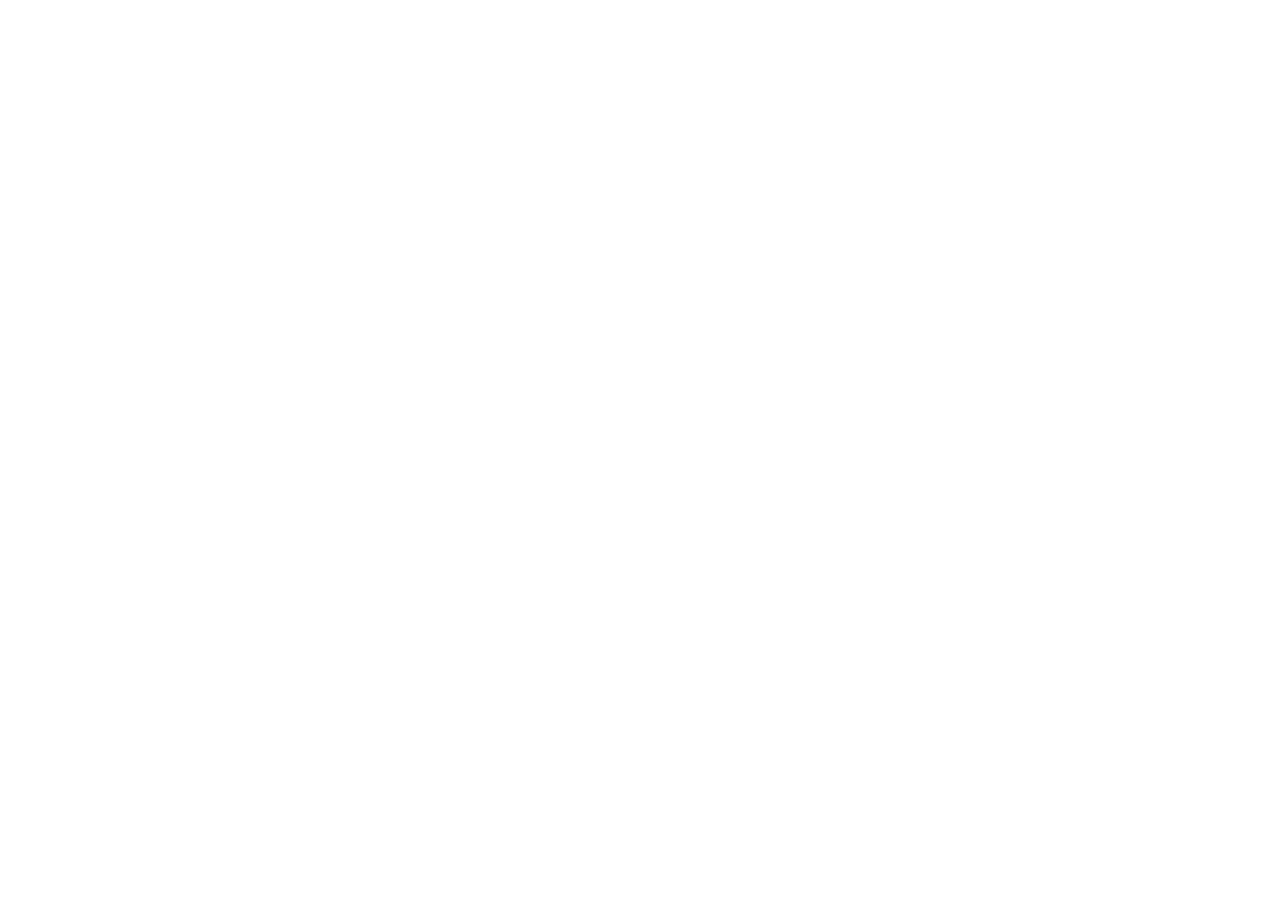
==== index.html @ bca2f0e6 "init project" ====
<!DOCTYPE html>
<html lang="en">
<head>
    <meta charset="UTF-8">
    <meta http-equiv="X-UA-Compatible" content="IE=edge">
    <meta name="viewport" content="width=device-width, initial-scale=1.0">
    <title>Document</title>
</head>
<body>
    
</body>
</html>
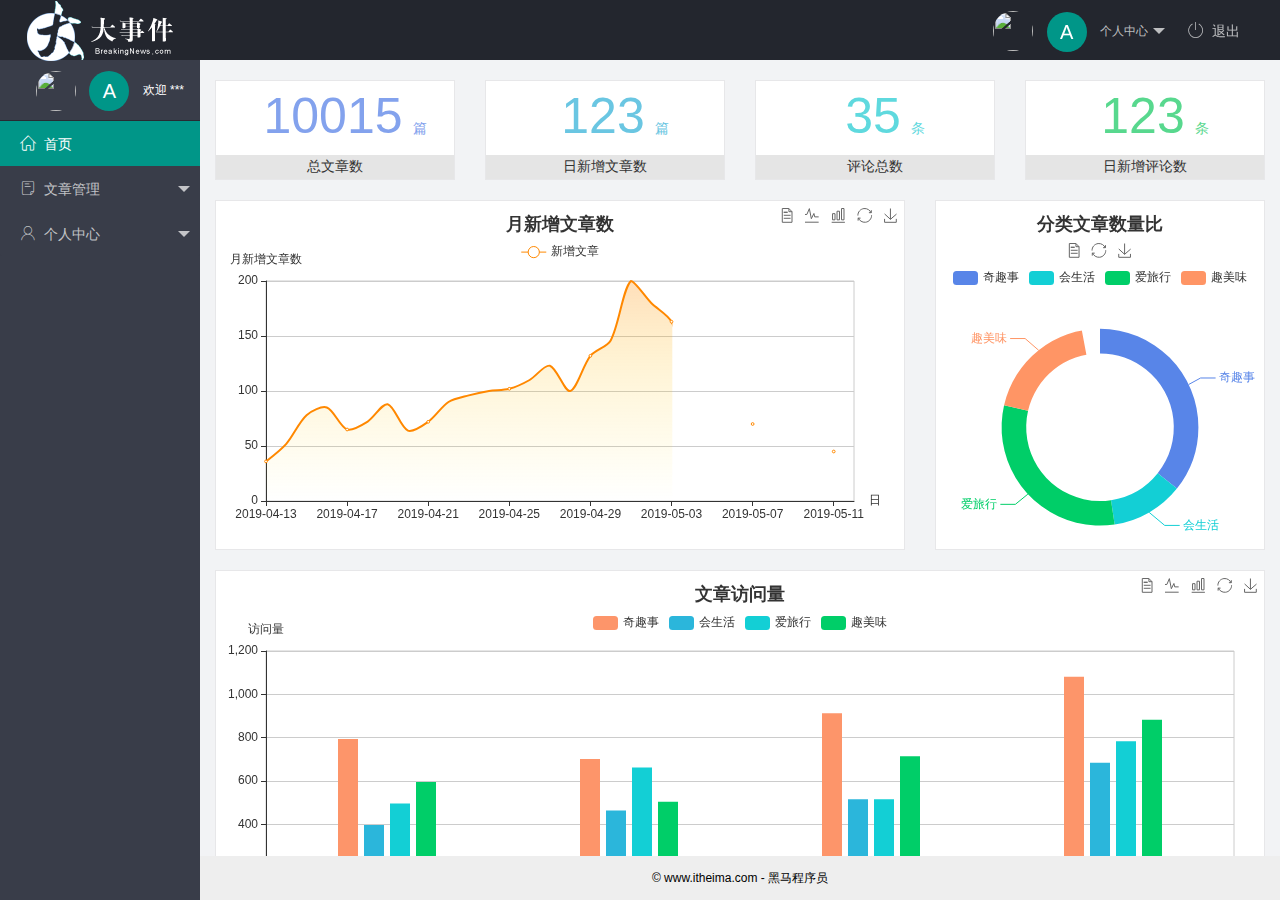
==== commit 43d7a6fe: "完成了主页功能的开发" ====
--- a/index.html
+++ b/index.html
@@ -1,12 +1,102 @@
 <!DOCTYPE html>
 <html lang="en">
+
 <head>
     <meta charset="UTF-8">
     <meta http-equiv="X-UA-Compatible" content="IE=edge">
     <meta name="viewport" content="width=device-width, initial-scale=1.0">
-    <title>Document</title>
+    <title>后台主页</title>
+    <!-- 导入 layui 的样式表 -->
+    <link rel="stylesheet" href="/assets/lib/layui/css/layui.css" />
+    <!-- 导入第三方图标库 -->
+    <link rel="stylesheet" href="/assets/fonts/iconfont.css" />
+    <!-- 导入自己的样式表 -->
+    <link rel="stylesheet" href="/assets/css/index.css" />
 </head>
+
 <body>
-    
+    <div class="layui-layout layui-layout-admin">
+        <div class="layui-header">
+            <div class="layui-logo layui-hide-xs">
+                <img src="/assets/images/logo.png" alt="">
+            </div>
+            <!-- 头部区域（可配合layui 已有的水平导航） -->
+            <ul class="layui-nav layui-layout-left">
+                <!-- 移动端显示 -->
+                <li class="layui-nav-item layui-show-xs-inline-block layui-hide-sm" lay-header-event="menuLeft">
+                    <i class="layui-icon layui-icon-spread-left"></i>
+                </li>
+
+            </ul>
+            <ul class="layui-nav layui-layout-right">
+                <li class="layui-nav-item layui-hide layui-show-md-inline-block">
+                    <a href="javascript:;" class="userinfo">
+                        <img src="https://cdn.ilayuis.com/crop.0.0.118.118.180/5db11ff4gw1e77d3nqrv8j203b03cweg.jpg"
+                            class="layui-nav-img" />
+                        <span class="text-avatar">A</span>
+                        个人中心
+                    </a>
+                    <dl class="layui-nav-child">
+                        <dd><a href="">基本资料</a></dd>
+                        <dd><a href="">更换头像</a></dd>
+                        <dd><a href="">重置密码</a></dd>
+                    </dl>
+                </li>
+                <li class="layui-nav-item" lay-header-event="menuRight"><a href="javascript:;" id="btnLogout"><span
+                            class="iconfont icon-tuichu"></span>退出</a></li>
+            </ul>
+        </div>
+
+        <div class="layui-side layui-bg-black">
+            <div class="layui-side-scroll">
+                <div class="userinfo">
+                    <img src="https://cdn.ilayuis.com/crop.0.0.118.118.180/5db11ff4gw1e77d3nqrv8j203b03cweg.jpg"
+                        class="layui-nav-img">
+                    <span class="text-avatar">A</span>
+                    <span id="welcome">欢迎 ***</span>
+                </div>
+                <!-- 左侧导航区域（可配合layui已有的垂直导航） -->
+                <ul class="layui-nav layui-nav-tree" lay-shrink="all">
+                    <li class="layui-nav-item layui-this"><a href="/home/dashboard.html" target="fm"><span
+                                class="iconfont icon-home"></span>首页</a></li>
+                    <li class="layui-nav-item">
+                        <a class="" href="javascript:;"><span class="iconfont icon-16"></span>文章管理</a>
+                        <dl class="layui-nav-child">
+                            <dd><a href="javascript:;"><i class="layui-icon layui-icon-app"></i>文章类别</a></dd>
+                            <dd><a href="javascript:;"><i class="layui-icon layui-icon-app"></i>文章列表</a></dd>
+                            <dd><a href="javascript:;"><i class="layui-icon layui-icon-app"></i>发布文章</a></dd>
+                        </dl>
+                    </li>
+                    <li class="layui-nav-item">
+                        <a href="javascript:;"><span class="iconfont icon-user"></span>个人中心</a>
+                        <dl class="layui-nav-child">
+                            <dd><a href="javascript:;"><i class="layui-icon layui-icon-app"></i>基本资料</a></dd>
+                            <dd><a href="javascript:;"><i class="layui-icon layui-icon-app"></i>更换头像</a></dd>
+                            <dd><a href="javascript:;"><i class="layui-icon layui-icon-app"></i>重置密码</a></dd>
+                        </dl>
+                    </li>
+                </ul>
+            </div>
+        </div>
+
+        <div class="layui-body">
+            <!-- 内容主体区域 -->
+            <iframe name="fm" src="/home/dashboard.html" frameborder="0"></iframe>
+        </div>
+
+        <div class="layui-footer">
+            <!-- 底部固定区域 -->
+            © www.itheima.com - 黑马程序员
+        </div>
+    </div>
+    <!-- 导入 layui 的JS文件 -->
+    <script src="/assets/lib/layui/layui.all.js"></script>
+    <!-- 导入 jQuery -->
+    <script src="/assets/lib/jquery.js"></script>
+    <!-- 导入自己封装的baseAPI -->
+    <script src="./assets/js/baseAPI.js"></script>
+    <!-- 导入自己的 js 文件 -->
+    <script src="/assets/js/index.js"></script>
 </body>
+
 </html>--- a/assets/lib/layui/css/layui.css
+++ b/assets/lib/layui/css/layui.css
@@ -0,0 +1,2 @@
+/** layui-v2.5.5 MIT License By https://www.layui.com */
+ .layui-inline,img{display:inline-block;vertical-align:middle}h1,h2,h3,h4,h5,h6{font-weight:400}.layui-edge,.layui-header,.layui-inline,.layui-main{position:relative}.layui-body,.layui-edge,.layui-elip{overflow:hidden}.layui-btn,.layui-edge,.layui-inline,img{vertical-align:middle}.layui-btn,.layui-disabled,.layui-icon,.layui-unselect{-moz-user-select:none;-webkit-user-select:none;-ms-user-select:none}.layui-elip,.layui-form-checkbox span,.layui-form-pane .layui-form-label{text-overflow:ellipsis;white-space:nowrap}.layui-breadcrumb,.layui-tree-btnGroup{visibility:hidden}blockquote,body,button,dd,div,dl,dt,form,h1,h2,h3,h4,h5,h6,input,li,ol,p,pre,td,textarea,th,ul{margin:0;padding:0;-webkit-tap-highlight-color:rgba(0,0,0,0)}a:active,a:hover{outline:0}img{border:none}li{list-style:none}table{border-collapse:collapse;border-spacing:0}h4,h5,h6{font-size:100%}button,input,optgroup,option,select,textarea{font-family:inherit;font-size:inherit;font-style:inherit;font-weight:inherit;outline:0}pre{white-space:pre-wrap;white-space:-moz-pre-wrap;white-space:-pre-wrap;white-space:-o-pre-wrap;word-wrap:break-word}body{line-height:24px;font:14px Helvetica Neue,Helvetica,PingFang SC,Tahoma,Arial,sans-serif}hr{height:1px;margin:10px 0;border:0;clear:both}a{color:#333;text-decoration:none}a:hover{color:#777}a cite{font-style:normal;*cursor:pointer}.layui-border-box,.layui-border-box *{box-sizing:border-box}.layui-box,.layui-box *{box-sizing:content-box}.layui-clear{clear:both;*zoom:1}.layui-clear:after{content:'\20';clear:both;*zoom:1;display:block;height:0}.layui-inline{*display:inline;*zoom:1}.layui-edge{display:inline-block;width:0;height:0;border-width:6px;border-style:dashed;border-color:transparent}.layui-edge-top{top:-4px;border-bottom-color:#999;border-bottom-style:solid}.layui-edge-right{border-left-color:#999;border-left-style:solid}.layui-edge-bottom{top:2px;border-top-color:#999;border-top-style:solid}.layui-edge-left{border-right-color:#999;border-right-style:solid}.layui-disabled,.layui-disabled:hover{color:#d2d2d2!important;cursor:not-allowed!important}.layui-circle{border-radius:100%}.layui-show{display:block!important}.layui-hide{display:none!important}@font-face{font-family:layui-icon;src:url(../font/iconfont.eot?v=250);src:url(../font/iconfont.eot?v=250#iefix) format('embedded-opentype'),url(../font/iconfont.woff2?v=250) format('woff2'),url(../font/iconfont.woff?v=250) format('woff'),url(../font/iconfont.ttf?v=250) format('truetype'),url(../font/iconfont.svg?v=250#layui-icon) format('svg')}.layui-icon{font-family:layui-icon!important;font-size:16px;font-style:normal;-webkit-font-smoothing:antialiased;-moz-osx-font-smoothing:grayscale}.layui-icon-reply-fill:before{content:"\e611"}.layui-icon-set-fill:before{content:"\e614"}.layui-icon-menu-fill:before{content:"\e60f"}.layui-icon-search:before{content:"\e615"}.layui-icon-share:before{content:"\e641"}.layui-icon-set-sm:before{content:"\e620"}.layui-icon-engine:before{content:"\e628"}.layui-icon-close:before{content:"\1006"}.layui-icon-close-fill:before{content:"\1007"}.layui-icon-chart-screen:before{content:"\e629"}.layui-icon-star:before{content:"\e600"}.layui-icon-circle-dot:before{content:"\e617"}.layui-icon-chat:before{content:"\e606"}.layui-icon-release:before{content:"\e609"}.layui-icon-list:before{content:"\e60a"}.layui-icon-chart:before{content:"\e62c"}.layui-icon-ok-circle:before{content:"\1005"}.layui-icon-layim-theme:before{content:"\e61b"}.layui-icon-table:before{content:"\e62d"}.layui-icon-right:before{content:"\e602"}.layui-icon-left:before{content:"\e603"}.layui-icon-cart-simple:before{content:"\e698"}.layui-icon-face-cry:before{content:"\e69c"}.layui-icon-face-smile:before{content:"\e6af"}.layui-icon-survey:before{content:"\e6b2"}.layui-icon-tree:before{content:"\e62e"}.layui-icon-upload-circle:before{content:"\e62f"}.layui-icon-add-circle:before{content:"\e61f"}.layui-icon-download-circle:before{content:"\e601"}.layui-icon-templeate-1:before{content:"\e630"}.layui-icon-util:before{content:"\e631"}.layui-icon-face-surprised:before{content:"\e664"}.layui-icon-edit:before{content:"\e642"}.layui-icon-speaker:before{content:"\e645"}.layui-icon-down:before{content:"\e61a"}.layui-icon-file:before{content:"\e621"}.layui-icon-layouts:before{content:"\e632"}.layui-icon-rate-half:before{content:"\e6c9"}.layui-icon-add-circle-fine:before{content:"\e608"}.layui-icon-prev-circle:before{content:"\e633"}.layui-icon-read:before{content:"\e705"}.layui-icon-404:before{content:"\e61c"}.layui-icon-carousel:before{content:"\e634"}.layui-icon-help:before{content:"\e607"}.layui-icon-code-circle:before{content:"\e635"}.layui-icon-water:before{content:"\e636"}.layui-icon-username:before{content:"\e66f"}.layui-icon-find-fill:before{content:"\e670"}.layui-icon-about:before{content:"\e60b"}.layui-icon-location:before{content:"\e715"}.layui-icon-up:before{content:"\e619"}.layui-icon-pause:before{content:"\e651"}.layui-icon-date:before{content:"\e637"}.layui-icon-layim-uploadfile:before{content:"\e61d"}.layui-icon-delete:before{content:"\e640"}.layui-icon-play:before{content:"\e652"}.layui-icon-top:before{content:"\e604"}.layui-icon-friends:before{content:"\e612"}.layui-icon-refresh-3:before{content:"\e9aa"}.layui-icon-ok:before{content:"\e605"}.layui-icon-layer:before{content:"\e638"}.layui-icon-face-smile-fine:before{content:"\e60c"}.layui-icon-dollar:before{content:"\e659"}.layui-icon-group:before{content:"\e613"}.layui-icon-layim-download:before{content:"\e61e"}.layui-icon-picture-fine:before{content:"\e60d"}.layui-icon-link:before{content:"\e64c"}.layui-icon-diamond:before{content:"\e735"}.layui-icon-log:before{content:"\e60e"}.layui-icon-rate-solid:before{content:"\e67a"}.layui-icon-fonts-del:before{content:"\e64f"}.layui-icon-unlink:before{content:"\e64d"}.layui-icon-fonts-clear:before{content:"\e639"}.layui-icon-triangle-r:before{content:"\e623"}.layui-icon-circle:before{content:"\e63f"}.layui-icon-radio:before{content:"\e643"}.layui-icon-align-center:before{content:"\e647"}.layui-icon-align-right:before{content:"\e648"}.layui-icon-align-left:before{content:"\e649"}.layui-icon-loading-1:before{content:"\e63e"}.layui-icon-return:before{content:"\e65c"}.layui-icon-fonts-strong:before{content:"\e62b"}.layui-icon-upload:before{content:"\e67c"}.layui-icon-dialogue:before{content:"\e63a"}.layui-icon-video:before{content:"\e6ed"}.layui-icon-headset:before{content:"\e6fc"}.layui-icon-cellphone-fine:before{content:"\e63b"}.layui-icon-add-1:before{content:"\e654"}.layui-icon-face-smile-b:before{content:"\e650"}.layui-icon-fonts-html:before{content:"\e64b"}.layui-icon-form:before{content:"\e63c"}.layui-icon-cart:before{content:"\e657"}.layui-icon-camera-fill:before{content:"\e65d"}.layui-icon-tabs:before{content:"\e62a"}.layui-icon-fonts-code:before{content:"\e64e"}.layui-icon-fire:before{content:"\e756"}.layui-icon-set:before{content:"\e716"}.layui-icon-fonts-u:before{content:"\e646"}.layui-icon-triangle-d:before{content:"\e625"}.layui-icon-tips:before{content:"\e702"}.layui-icon-picture:before{content:"\e64a"}.layui-icon-more-vertical:before{content:"\e671"}.layui-icon-flag:before{content:"\e66c"}.layui-icon-loading:before{content:"\e63d"}.layui-icon-fonts-i:before{content:"\e644"}.layui-icon-refresh-1:before{content:"\e666"}.layui-icon-rmb:before{content:"\e65e"}.layui-icon-home:before{content:"\e68e"}.layui-icon-user:before{content:"\e770"}.layui-icon-notice:before{content:"\e667"}.layui-icon-login-weibo:before{content:"\e675"}.layui-icon-voice:before{content:"\e688"}.layui-icon-upload-drag:before{content:"\e681"}.layui-icon-login-qq:before{content:"\e676"}.layui-icon-snowflake:before{content:"\e6b1"}.layui-icon-file-b:before{content:"\e655"}.layui-icon-template:before{content:"\e663"}.layui-icon-auz:before{content:"\e672"}.layui-icon-console:before{content:"\e665"}.layui-icon-app:before{content:"\e653"}.layui-icon-prev:before{content:"\e65a"}.layui-icon-website:before{content:"\e7ae"}.layui-icon-next:before{content:"\e65b"}.layui-icon-component:before{content:"\e857"}.layui-icon-more:before{content:"\e65f"}.layui-icon-login-wechat:before{content:"\e677"}.layui-icon-shrink-right:before{content:"\e668"}.layui-icon-spread-left:before{content:"\e66b"}.layui-icon-camera:before{content:"\e660"}.layui-icon-note:before{content:"\e66e"}.layui-icon-refresh:before{content:"\e669"}.layui-icon-female:before{content:"\e661"}.layui-icon-male:before{content:"\e662"}.layui-icon-password:before{content:"\e673"}.layui-icon-senior:before{content:"\e674"}.layui-icon-theme:before{content:"\e66a"}.layui-icon-tread:before{content:"\e6c5"}.layui-icon-praise:before{content:"\e6c6"}.layui-icon-star-fill:before{content:"\e658"}.layui-icon-rate:before{content:"\e67b"}.layui-icon-template-1:before{content:"\e656"}.layui-icon-vercode:before{content:"\e679"}.layui-icon-cellphone:before{content:"\e678"}.layui-icon-screen-full:before{content:"\e622"}.layui-icon-screen-restore:before{content:"\e758"}.layui-icon-cols:before{content:"\e610"}.layui-icon-export:before{content:"\e67d"}.layui-icon-print:before{content:"\e66d"}.layui-icon-slider:before{content:"\e714"}.layui-icon-addition:before{content:"\e624"}.layui-icon-subtraction:before{content:"\e67e"}.layui-icon-service:before{content:"\e626"}.layui-icon-transfer:before{content:"\e691"}.layui-main{width:1140px;margin:0 auto}.layui-header{z-index:1000;height:60px}.layui-header a:hover{transition:all .5s;-webkit-transition:all .5s}.layui-side{position:fixed;left:0;top:0;bottom:0;z-index:999;width:200px;overflow-x:hidden}.layui-side-scroll{position:relative;width:220px;height:100%;overflow-x:hidden}.layui-body{position:absolute;left:200px;right:0;top:0;bottom:0;z-index:998;width:auto;overflow-y:auto;box-sizing:border-box}.layui-layout-body{overflow:hidden}.layui-layout-admin .layui-header{background-color:#23262E}.layui-layout-admin .layui-side{top:60px;width:200px;overflow-x:hidden}.layui-layout-admin .layui-body{position:fixed;top:60px;bottom:44px}.layui-layout-admin .layui-main{width:auto;margin:0 15px}.layui-layout-admin .layui-footer{position:fixed;left:200px;right:0;bottom:0;height:44px;line-height:44px;padding:0 15px;background-color:#eee}.layui-layout-admin .layui-logo{position:absolute;left:0;top:0;width:200px;height:100%;line-height:60px;text-align:center;color:#009688;font-size:16px}.layui-layout-admin .layui-header .layui-nav{background:0 0}.layui-layout-left{position:absolute!important;left:200px;top:0}.layui-layout-right{position:absolute!important;right:0;top:0}.layui-container{position:relative;margin:0 auto;padding:0 15px;box-sizing:border-box}.layui-fluid{position:relative;margin:0 auto;padding:0 15px}.layui-row:after,.layui-row:before{content:'';display:block;clear:both}.layui-col-lg1,.layui-col-lg10,.layui-col-lg11,.layui-col-lg12,.layui-col-lg2,.layui-col-lg3,.layui-col-lg4,.layui-col-lg5,.layui-col-lg6,.layui-col-lg7,.layui-col-lg8,.layui-col-lg9,.layui-col-md1,.layui-col-md10,.layui-col-md11,.layui-col-md12,.layui-col-md2,.layui-col-md3,.layui-col-md4,.layui-col-md5,.layui-col-md6,.layui-col-md7,.layui-col-md8,.layui-col-md9,.layui-col-sm1,.layui-col-sm10,.layui-col-sm11,.layui-col-sm12,.layui-col-sm2,.layui-col-sm3,.layui-col-sm4,.layui-col-sm5,.layui-col-sm6,.layui-col-sm7,.layui-col-sm8,.layui-col-sm9,.layui-col-xs1,.layui-col-xs10,.layui-col-xs11,.layui-col-xs12,.layui-col-xs2,.layui-col-xs3,.layui-col-xs4,.layui-col-xs5,.layui-col-xs6,.layui-col-xs7,.layui-col-xs8,.layui-col-xs9{position:relative;display:block;box-sizing:border-box}.layui-col-xs1,.layui-col-xs10,.layui-col-xs11,.layui-col-xs12,.layui-col-xs2,.layui-col-xs3,.layui-col-xs4,.layui-col-xs5,.layui-col-xs6,.layui-col-xs7,.layui-col-xs8,.layui-col-xs9{float:left}.layui-col-xs1{width:8.33333333%}.layui-col-xs2{width:16.66666667%}.layui-col-xs3{width:25%}.layui-col-xs4{width:33.33333333%}.layui-col-xs5{width:41.66666667%}.layui-col-xs6{width:50%}.layui-col-xs7{width:58.33333333%}.layui-col-xs8{width:66.66666667%}.layui-col-xs9{width:75%}.layui-col-xs10{width:83.33333333%}.layui-col-xs11{width:91.66666667%}.layui-col-xs12{width:100%}.layui-col-xs-offset1{margin-left:8.33333333%}.layui-col-xs-offset2{margin-left:16.66666667%}.layui-col-xs-offset3{margin-left:25%}.layui-col-xs-offset4{margin-left:33.33333333%}.layui-col-xs-offset5{margin-left:41.66666667%}.layui-col-xs-offset6{margin-left:50%}.layui-col-xs-offset7{margin-left:58.33333333%}.layui-col-xs-offset8{margin-left:66.66666667%}.layui-col-xs-offset9{margin-left:75%}.layui-col-xs-offset10{margin-left:83.33333333%}.layui-col-xs-offset11{margin-left:91.66666667%}.layui-col-xs-offset12{margin-left:100%}@media screen and (max-width:768px){.layui-hide-xs{display:none!important}.layui-show-xs-block{display:block!important}.layui-show-xs-inline{display:inline!important}.layui-show-xs-inline-block{display:inline-block!important}}@media screen and (min-width:768px){.layui-container{width:750px}.layui-hide-sm{display:none!important}.layui-show-sm-block{display:block!important}.layui-show-sm-inline{display:inline!important}.layui-show-sm-inline-block{display:inline-block!important}.layui-col-sm1,.layui-col-sm10,.layui-col-sm11,.layui-col-sm12,.layui-col-sm2,.layui-col-sm3,.layui-col-sm4,.layui-col-sm5,.layui-col-sm6,.layui-col-sm7,.layui-col-sm8,.layui-col-sm9{float:left}.layui-col-sm1{width:8.33333333%}.layui-col-sm2{width:16.66666667%}.layui-col-sm3{width:25%}.layui-col-sm4{width:33.33333333%}.layui-col-sm5{width:41.66666667%}.layui-col-sm6{width:50%}.layui-col-sm7{width:58.33333333%}.layui-col-sm8{width:66.66666667%}.layui-col-sm9{width:75%}.layui-col-sm10{width:83.33333333%}.layui-col-sm11{width:91.66666667%}.layui-col-sm12{width:100%}.layui-col-sm-offset1{margin-left:8.33333333%}.layui-col-sm-offset2{margin-left:16.66666667%}.layui-col-sm-offset3{margin-left:25%}.layui-col-sm-offset4{margin-left:33.33333333%}.layui-col-sm-offset5{margin-left:41.66666667%}.layui-col-sm-offset6{margin-left:50%}.layui-col-sm-offset7{margin-left:58.33333333%}.layui-col-sm-offset8{margin-left:66.66666667%}.layui-col-sm-offset9{margin-left:75%}.layui-col-sm-offset10{margin-left:83.33333333%}.layui-col-sm-offset11{margin-left:91.66666667%}.layui-col-sm-offset12{margin-left:100%}}@media screen and (min-width:992px){.layui-container{width:970px}.layui-hide-md{display:none!important}.layui-show-md-block{display:block!important}.layui-show-md-inline{display:inline!important}.layui-show-md-inline-block{display:inline-block!important}.layui-col-md1,.layui-col-md10,.layui-col-md11,.layui-col-md12,.layui-col-md2,.layui-col-md3,.layui-col-md4,.layui-col-md5,.layui-col-md6,.layui-col-md7,.layui-col-md8,.layui-col-md9{float:left}.layui-col-md1{width:8.33333333%}.layui-col-md2{width:16.66666667%}.layui-col-md3{width:25%}.layui-col-md4{width:33.33333333%}.layui-col-md5{width:41.66666667%}.layui-col-md6{width:50%}.layui-col-md7{width:58.33333333%}.layui-col-md8{width:66.66666667%}.layui-col-md9{width:75%}.layui-col-md10{width:83.33333333%}.layui-col-md11{width:91.66666667%}.layui-col-md12{width:100%}.layui-col-md-offset1{margin-left:8.33333333%}.layui-col-md-offset2{margin-left:16.66666667%}.layui-col-md-offset3{margin-left:25%}.layui-col-md-offset4{margin-left:33.33333333%}.layui-col-md-offset5{margin-left:41.66666667%}.layui-col-md-offset6{margin-left:50%}.layui-col-md-offset7{margin-left:58.33333333%}.layui-col-md-offset8{margin-left:66.66666667%}.layui-col-md-offset9{margin-left:75%}.layui-col-md-offset10{margin-left:83.33333333%}.layui-col-md-offset11{margin-left:91.66666667%}.layui-col-md-offset12{margin-left:100%}}@media screen and (min-width:1200px){.layui-container{width:1170px}.layui-hide-lg{display:none!important}.layui-show-lg-block{display:block!important}.layui-show-lg-inline{display:inline!important}.layui-show-lg-inline-block{display:inline-block!important}.layui-col-lg1,.layui-col-lg10,.layui-col-lg11,.layui-col-lg12,.layui-col-lg2,.layui-col-lg3,.layui-col-lg4,.layui-col-lg5,.layui-col-lg6,.layui-col-lg7,.layui-col-lg8,.layui-col-lg9{float:left}.layui-col-lg1{width:8.33333333%}.layui-col-lg2{width:16.66666667%}.layui-col-lg3{width:25%}.layui-col-lg4{width:33.33333333%}.layui-col-lg5{width:41.66666667%}.layui-col-lg6{width:50%}.layui-col-lg7{width:58.33333333%}.layui-col-lg8{width:66.66666667%}.layui-col-lg9{width:75%}.layui-col-lg10{width:83.33333333%}.layui-col-lg11{width:91.66666667%}.layui-col-lg12{width:100%}.layui-col-lg-offset1{margin-left:8.33333333%}.layui-col-lg-offset2{margin-left:16.66666667%}.layui-col-lg-offset3{margin-left:25%}.layui-col-lg-offset4{margin-left:33.33333333%}.layui-col-lg-offset5{margin-left:41.66666667%}.layui-col-lg-offset6{margin-left:50%}.layui-col-lg-offset7{margin-left:58.33333333%}.layui-col-lg-offset8{margin-left:66.66666667%}.layui-col-lg-offset9{margin-left:75%}.layui-col-lg-offset10{margin-left:83.33333333%}.layui-col-lg-offset11{margin-left:91.66666667%}.layui-col-lg-offset12{margin-left:100%}}.layui-col-space1{margin:-.5px}.layui-col-space1>*{padding:.5px}.layui-col-space3{margin:-1.5px}.layui-col-space3>*{padding:1.5px}.layui-col-space5{margin:-2.5px}.layui-col-space5>*{padding:2.5px}.layui-col-space8{margin:-3.5px}.layui-col-space8>*{padding:3.5px}.layui-col-space10{margin:-5px}.layui-col-space10>*{padding:5px}.layui-col-space12{margin:-6px}.layui-col-space12>*{padding:6px}.layui-col-space15{margin:-7.5px}.layui-col-space15>*{padding:7.5px}.layui-col-space18{margin:-9px}.layui-col-space18>*{padding:9px}.layui-col-space20{margin:-10px}.layui-col-space20>*{padding:10px}.layui-col-space22{margin:-11px}.layui-col-space22>*{padding:11px}.layui-col-space25{margin:-12.5px}.layui-col-space25>*{padding:12.5px}.layui-col-space30{margin:-15px}.layui-col-space30>*{padding:15px}.layui-btn,.layui-input,.layui-select,.layui-textarea,.layui-upload-button{outline:0;-webkit-appearance:none;transition:all .3s;-webkit-transition:all .3s;box-sizing:border-box}.layui-elem-quote{margin-bottom:10px;padding:15px;line-height:22px;border-left:5px solid #009688;border-radius:0 2px 2px 0;background-color:#f2f2f2}.layui-quote-nm{border-style:solid;border-width:1px 1px 1px 5px;background:0 0}.layui-elem-field{margin-bottom:10px;padding:0;border-width:1px;border-style:solid}.layui-elem-field legend{margin-left:20px;padding:0 10px;font-size:20px;font-weight:300}.layui-field-title{margin:10px 0 20px;border-width:1px 0 0}.layui-field-box{padding:10px 15px}.layui-field-title .layui-field-box{padding:10px 0}.layui-progress{position:relative;height:6px;border-radius:20px;background-color:#e2e2e2}.layui-progress-bar{position:absolute;left:0;top:0;width:0;max-width:100%;height:6px;border-radius:20px;text-align:right;background-color:#5FB878;transition:all .3s;-webkit-transition:all .3s}.layui-progress-big,.layui-progress-big .layui-progress-bar{height:18px;line-height:18px}.layui-progress-text{position:relative;top:-20px;line-height:18px;font-size:12px;color:#666}.layui-progress-big .layui-progress-text{position:static;padding:0 10px;color:#fff}.layui-collapse{border-width:1px;border-style:solid;border-radius:2px}.layui-colla-content,.layui-colla-item{border-top-width:1px;border-top-style:solid}.layui-colla-item:first-child{border-top:none}.layui-colla-title{position:relative;height:42px;line-height:42px;padding:0 15px 0 35px;color:#333;background-color:#f2f2f2;cursor:pointer;font-size:14px;overflow:hidden}.layui-colla-content{display:none;padding:10px 15px;line-height:22px;color:#666}.layui-colla-icon{position:absolute;left:15px;top:0;font-size:14px}.layui-card{margin-bottom:15px;border-radius:2px;background-color:#fff;box-shadow:0 1px 2px 0 rgba(0,0,0,.05)}.layui-card:last-child{margin-bottom:0}.layui-card-header{position:relative;height:42px;line-height:42px;padding:0 15px;border-bottom:1px solid #f6f6f6;color:#333;border-radius:2px 2px 0 0;font-size:14px}.layui-bg-black,.layui-bg-blue,.layui-bg-cyan,.layui-bg-green,.layui-bg-orange,.layui-bg-red{color:#fff!important}.layui-card-body{position:relative;padding:10px 15px;line-height:24px}.layui-card-body[pad15]{padding:15px}.layui-card-body[pad20]{padding:20px}.layui-card-body .layui-table{margin:5px 0}.layui-card .layui-tab{margin:0}.layui-panel-window{position:relative;padding:15px;border-radius:0;border-top:5px solid #E6E6E6;background-color:#fff}.layui-auxiliar-moving{position:fixed;left:0;right:0;top:0;bottom:0;width:100%;height:100%;background:0 0;z-index:9999999999}.layui-form-label,.layui-form-mid,.layui-form-select,.layui-input-block,.layui-input-inline,.layui-textarea{position:relative}.layui-bg-red{background-color:#FF5722!important}.layui-bg-orange{background-color:#FFB800!important}.layui-bg-green{background-color:#009688!important}.layui-bg-cyan{background-color:#2F4056!important}.layui-bg-blue{background-color:#1E9FFF!important}.layui-bg-black{background-color:#393D49!important}.layui-bg-gray{background-color:#eee!important;color:#666!important}.layui-badge-rim,.layui-colla-content,.layui-colla-item,.layui-collapse,.layui-elem-field,.layui-form-pane .layui-form-item[pane],.layui-form-pane .layui-form-label,.layui-input,.layui-layedit,.layui-layedit-tool,.layui-quote-nm,.layui-select,.layui-tab-bar,.layui-tab-card,.layui-tab-title,.layui-tab-title .layui-this:after,.layui-textarea{border-color:#e6e6e6}.layui-timeline-item:before,hr{background-color:#e6e6e6}.layui-text{line-height:22px;font-size:14px;color:#666}.layui-text h1,.layui-text h2,.layui-text h3{font-weight:500;color:#333}.layui-text h1{font-size:30px}.layui-text h2{font-size:24px}.layui-text h3{font-size:18px}.layui-text a:not(.layui-btn){color:#01AAED}.layui-text a:not(.layui-btn):hover{text-decoration:underline}.layui-text ul{padding:5px 0 5px 15px}.layui-text ul li{margin-top:5px;list-style-type:disc}.layui-text em,.layui-word-aux{color:#999!important;padding:0 5px!important}.layui-btn{display:inline-block;height:38px;line-height:38px;padding:0 18px;background-color:#009688;color:#fff;white-space:nowrap;text-align:center;font-size:14px;border:none;border-radius:2px;cursor:pointer}.layui-btn:hover{opacity:.8;filter:alpha(opacity=80);color:#fff}.layui-btn:active{opacity:1;filter:alpha(opacity=100)}.layui-btn+.layui-btn{margin-left:10px}.layui-btn-container{font-size:0}.layui-btn-container .layui-btn{margin-right:10px;margin-bottom:10px}.layui-btn-container .layui-btn+.layui-btn{margin-left:0}.layui-table .layui-btn-container .layui-btn{margin-bottom:9px}.layui-btn-radius{border-radius:100px}.layui-btn .layui-icon{margin-right:3px;font-size:18px;vertical-align:bottom;vertical-align:middle\9}.layui-btn-primary{border:1px solid #C9C9C9;background-color:#fff;color:#555}.layui-btn-primary:hover{border-color:#009688;color:#333}.layui-btn-normal{background-color:#1E9FFF}.layui-btn-warm{background-color:#FFB800}.layui-btn-danger{background-color:#FF5722}.layui-btn-checked{background-color:#5FB878}.layui-btn-disabled,.layui-btn-disabled:active,.layui-btn-disabled:hover{border:1px solid #e6e6e6;background-color:#FBFBFB;color:#C9C9C9;cursor:not-allowed;opacity:1}.layui-btn-lg{height:44px;line-height:44px;padding:0 25px;font-size:16px}.layui-btn-sm{height:30px;line-height:30px;padding:0 10px;font-size:12px}.layui-btn-sm i{font-size:16px!important}.layui-btn-xs{height:22px;line-height:22px;padding:0 5px;font-size:12px}.layui-btn-xs i{font-size:14px!important}.layui-btn-group{display:inline-block;vertical-align:middle;font-size:0}.layui-btn-group .layui-btn{margin-left:0!important;margin-right:0!important;border-left:1px solid rgba(255,255,255,.5);border-radius:0}.layui-btn-group .layui-btn-primary{border-left:none}.layui-btn-group .layui-btn-primary:hover{border-color:#C9C9C9;color:#009688}.layui-btn-group .layui-btn:first-child{border-left:none;border-radius:2px 0 0 2px}.layui-btn-group .layui-btn-primary:first-child{border-left:1px solid #c9c9c9}.layui-btn-group .layui-btn:last-child{border-radius:0 2px 2px 0}.layui-btn-group .layui-btn+.layui-btn{margin-left:0}.layui-btn-group+.layui-btn-group{margin-left:10px}.layui-btn-fluid{width:100%}.layui-input,.layui-select,.layui-textarea{height:38px;line-height:1.3;line-height:38px\9;border-width:1px;border-style:solid;background-color:#fff;border-radius:2px}.layui-input::-webkit-input-placeholder,.layui-select::-webkit-input-placeholder,.layui-textarea::-webkit-input-placeholder{line-height:1.3}.layui-input,.layui-textarea{display:block;width:100%;padding-left:10px}.layui-input:hover,.layui-textarea:hover{border-color:#D2D2D2!important}.layui-input:focus,.layui-textarea:focus{border-color:#C9C9C9!important}.layui-textarea{min-height:100px;height:auto;line-height:20px;padding:6px 10px;resize:vertical}.layui-select{padding:0 10px}.layui-form input[type=checkbox],.layui-form input[type=radio],.layui-form select{display:none}.layui-form [lay-ignore]{display:initial}.layui-form-item{margin-bottom:15px;clear:both;*zoom:1}.layui-form-item:after{content:'\20';clear:both;*zoom:1;display:block;height:0}.layui-form-label{float:left;display:block;padding:9px 15px;width:80px;font-weight:400;line-height:20px;text-align:right}.layui-form-label-col{display:block;float:none;padding:9px 0;line-height:20px;text-align:left}.layui-form-item .layui-inline{margin-bottom:5px;margin-right:10px}.layui-input-block{margin-left:110px;min-height:36px}.layui-input-inline{display:inline-block;vertical-align:middle}.layui-form-item .layui-input-inline{float:left;width:190px;margin-right:10px}.layui-form-text .layui-input-inline{width:auto}.layui-form-mid{float:left;display:block;padding:9px 0!important;line-height:20px;margin-right:10px}.layui-form-danger+.layui-form-select .layui-input,.layui-form-danger:focus{border-color:#FF5722!important}.layui-form-select .layui-input{padding-right:30px;cursor:pointer}.layui-form-select .layui-edge{position:absolute;right:10px;top:50%;margin-top:-3px;cursor:pointer;border-width:6px;border-top-color:#c2c2c2;border-top-style:solid;transition:all .3s;-webkit-transition:all .3s}.layui-form-select dl{display:none;position:absolute;left:0;top:42px;padding:5px 0;z-index:899;min-width:100%;border:1px solid #d2d2d2;max-height:300px;overflow-y:auto;background-color:#fff;border-radius:2px;box-shadow:0 2px 4px rgba(0,0,0,.12);box-sizing:border-box}.layui-form-select dl dd,.layui-form-select dl dt{padding:0 10px;line-height:36px;white-space:nowrap;overflow:hidden;text-overflow:ellipsis}.layui-form-select dl dt{font-size:12px;color:#999}.layui-form-select dl dd{cursor:pointer}.layui-form-select dl dd:hover{background-color:#f2f2f2;-webkit-transition:.5s all;transition:.5s all}.layui-form-select .layui-select-group dd{padding-left:20px}.layui-form-select dl dd.layui-select-tips{padding-left:10px!important;color:#999}.layui-form-select dl dd.layui-this{background-color:#5FB878;color:#fff}.layui-form-checkbox,.layui-form-select dl dd.layui-disabled{background-color:#fff}.layui-form-selected dl{display:block}.layui-form-checkbox,.layui-form-checkbox *,.layui-form-switch{display:inline-block;vertical-align:middle}.layui-form-selected .layui-edge{margin-top:-9px;-webkit-transform:rotate(180deg);transform:rotate(180deg);margin-top:-3px\9}:root .layui-form-selected .layui-edge{margin-top:-9px\0/IE9}.layui-form-selectup dl{top:auto;bottom:42px}.layui-select-none{margin:5px 0;text-align:center;color:#999}.layui-select-disabled .layui-disabled{border-color:#eee!important}.layui-select-disabled .layui-edge{border-top-color:#d2d2d2}.layui-form-checkbox{position:relative;height:30px;line-height:30px;margin-right:10px;padding-right:30px;cursor:pointer;font-size:0;-webkit-transition:.1s linear;transition:.1s linear;box-sizing:border-box}.layui-form-checkbox span{padding:0 10px;height:100%;font-size:14px;border-radius:2px 0 0 2px;background-color:#d2d2d2;color:#fff;overflow:hidden}.layui-form-checkbox:hover span{background-color:#c2c2c2}.layui-form-checkbox i{position:absolute;right:0;top:0;width:30px;height:28px;border:1px solid #d2d2d2;border-left:none;border-radius:0 2px 2px 0;color:#fff;font-size:20px;text-align:center}.layui-form-checkbox:hover i{border-color:#c2c2c2;color:#c2c2c2}.layui-form-checked,.layui-form-checked:hover{border-color:#5FB878}.layui-form-checked span,.layui-form-checked:hover span{background-color:#5FB878}.layui-form-checked i,.layui-form-checked:hover i{color:#5FB878}.layui-form-item .layui-form-checkbox{margin-top:4px}.layui-form-checkbox[lay-skin=primary]{height:auto!important;line-height:normal!important;min-width:18px;min-height:18px;border:none!important;margin-right:0;padding-left:28px;padding-right:0;background:0 0}.layui-form-checkbox[lay-skin=primary] span{padding-left:0;padding-right:15px;line-height:18px;background:0 0;color:#666}.layui-form-checkbox[lay-skin=primary] i{right:auto;left:0;width:16px;height:16px;line-height:16px;border:1px solid #d2d2d2;font-size:12px;border-radius:2px;background-color:#fff;-webkit-transition:.1s linear;transition:.1s linear}.layui-form-checkbox[lay-skin=primary]:hover i{border-color:#5FB878;color:#fff}.layui-form-checked[lay-skin=primary] i{border-color:#5FB878!important;background-color:#5FB878;color:#fff}.layui-checkbox-disbaled[lay-skin=primary] span{background:0 0!important;color:#c2c2c2}.layui-checkbox-disbaled[lay-skin=primary]:hover i{border-color:#d2d2d2}.layui-form-item .layui-form-checkbox[lay-skin=primary]{margin-top:10px}.layui-form-switch{position:relative;height:22px;line-height:22px;min-width:35px;padding:0 5px;margin-top:8px;border:1px solid #d2d2d2;border-radius:20px;cursor:pointer;background-color:#fff;-webkit-transition:.1s linear;transition:.1s linear}.layui-form-switch i{position:absolute;left:5px;top:3px;width:16px;height:16px;border-radius:20px;background-color:#d2d2d2;-webkit-transition:.1s linear;transition:.1s linear}.layui-form-switch em{position:relative;top:0;width:25px;margin-left:21px;padding:0!important;text-align:center!important;color:#999!important;font-style:normal!important;font-size:12px}.layui-form-onswitch{border-color:#5FB878;background-color:#5FB878}.layui-checkbox-disbaled,.layui-checkbox-disbaled i{border-color:#e2e2e2!important}.layui-form-onswitch i{left:100%;margin-left:-21px;background-color:#fff}.layui-form-onswitch em{margin-left:5px;margin-right:21px;color:#fff!important}.layui-checkbox-disbaled span{background-color:#e2e2e2!important}.layui-checkbox-disbaled:hover i{color:#fff!important}[lay-radio]{display:none}.layui-form-radio,.layui-form-radio *{display:inline-block;vertical-align:middle}.layui-form-radio{line-height:28px;margin:6px 10px 0 0;padding-right:10px;cursor:pointer;font-size:0}.layui-form-radio *{font-size:14px}.layui-form-radio>i{margin-right:8px;font-size:22px;color:#c2c2c2}.layui-form-radio>i:hover,.layui-form-radioed>i{color:#5FB878}.layui-radio-disbaled>i{color:#e2e2e2!important}.layui-form-pane .layui-form-label{width:110px;padding:8px 15px;height:38px;line-height:20px;border-width:1px;border-style:solid;border-radius:2px 0 0 2px;text-align:center;background-color:#FBFBFB;overflow:hidden;box-sizing:border-box}.layui-form-pane .layui-input-inline{margin-left:-1px}.layui-form-pane .layui-input-block{margin-left:110px;left:-1px}.layui-form-pane .layui-input{border-radius:0 2px 2px 0}.layui-form-pane .layui-form-text .layui-form-label{float:none;width:100%;border-radius:2px;box-sizing:border-box;text-align:left}.layui-form-pane .layui-form-text .layui-input-inline{display:block;margin:0;top:-1px;clear:both}.layui-form-pane .layui-form-text .layui-input-block{margin:0;left:0;top:-1px}.layui-form-pane .layui-form-text .layui-textarea{min-height:100px;border-radius:0 0 2px 2px}.layui-form-pane .layui-form-checkbox{margin:4px 0 4px 10px}.layui-form-pane .layui-form-radio,.layui-form-pane .layui-form-switch{margin-top:6px;margin-left:10px}.layui-form-pane .layui-form-item[pane]{position:relative;border-width:1px;border-style:solid}.layui-form-pane .layui-form-item[pane] .layui-form-label{position:absolute;left:0;top:0;height:100%;border-width:0 1px 0 0}.layui-form-pane .layui-form-item[pane] .layui-input-inline{margin-left:110px}@media screen and (max-width:450px){.layui-form-item .layui-form-label{text-overflow:ellipsis;overflow:hidden;white-space:nowrap}.layui-form-item .layui-inline{display:block;margin-right:0;margin-bottom:20px;clear:both}.layui-form-item .layui-inline:after{content:'\20';clear:both;display:block;height:0}.layui-form-item .layui-input-inline{display:block;float:none;left:-3px;width:auto;margin:0 0 10px 112px}.layui-form-item .layui-input-inline+.layui-form-mid{margin-left:110px;top:-5px;padding:0}.layui-form-item .layui-form-checkbox{margin-right:5px;margin-bottom:5px}}.layui-layedit{border-width:1px;border-style:solid;border-radius:2px}.layui-layedit-tool{padding:3px 5px;border-bottom-width:1px;border-bottom-style:solid;font-size:0}.layedit-tool-fixed{position:fixed;top:0;border-top:1px solid #e2e2e2}.layui-layedit-tool .layedit-tool-mid,.layui-layedit-tool .layui-icon{display:inline-block;vertical-align:middle;text-align:center;font-size:14px}.layui-layedit-tool .layui-icon{position:relative;width:32px;height:30px;line-height:30px;margin:3px 5px;color:#777;cursor:pointer;border-radius:2px}.layui-layedit-tool .layui-icon:hover{color:#393D49}.layui-layedit-tool .layui-icon:active{color:#000}.layui-layedit-tool .layedit-tool-active{background-color:#e2e2e2;color:#000}.layui-layedit-tool .layui-disabled,.layui-layedit-tool .layui-disabled:hover{color:#d2d2d2;cursor:not-allowed}.layui-layedit-tool .layedit-tool-mid{width:1px;height:18px;margin:0 10px;background-color:#d2d2d2}.layedit-tool-html{width:50px!important;font-size:30px!important}.layedit-tool-b,.layedit-tool-code,.layedit-tool-help{font-size:16px!important}.layedit-tool-d,.layedit-tool-face,.layedit-tool-image,.layedit-tool-unlink{font-size:18px!important}.layedit-tool-image input{position:absolute;font-size:0;left:0;top:0;width:100%;height:100%;opacity:.01;filter:Alpha(opacity=1);cursor:pointer}.layui-layedit-iframe iframe{display:block;width:100%}#LAY_layedit_code{overflow:hidden}.layui-laypage{display:inline-block;*display:inline;*zoom:1;vertical-align:middle;margin:10px 0;font-size:0}.layui-laypage>a:first-child,.layui-laypage>a:first-child em{border-radius:2px 0 0 2px}.layui-laypage>a:last-child,.layui-laypage>a:last-child em{border-radius:0 2px 2px 0}.layui-laypage>:first-child{margin-left:0!important}.layui-laypage>:last-child{margin-right:0!important}.layui-laypage a,.layui-laypage button,.layui-laypage input,.layui-laypage select,.layui-laypage span{border:1px solid #e2e2e2}.layui-laypage a,.layui-laypage span{display:inline-block;*display:inline;*zoom:1;vertical-align:middle;padding:0 15px;height:28px;line-height:28px;margin:0 -1px 5px 0;background-color:#fff;color:#333;font-size:12px}.layui-flow-more a *,.layui-laypage input,.layui-table-view select[lay-ignore]{display:inline-block}.layui-laypage a:hover{color:#009688}.layui-laypage em{font-style:normal}.layui-laypage .layui-laypage-spr{color:#999;font-weight:700}.layui-laypage a{text-decoration:none}.layui-laypage .layui-laypage-curr{position:relative}.layui-laypage .layui-laypage-curr em{position:relative;color:#fff}.layui-laypage .layui-laypage-curr .layui-laypage-em{position:absolute;left:-1px;top:-1px;padding:1px;width:100%;height:100%;background-color:#009688}.layui-laypage-em{border-radius:2px}.layui-laypage-next em,.layui-laypage-prev em{font-family:Sim sun;font-size:16px}.layui-laypage .layui-laypage-count,.layui-laypage .layui-laypage-limits,.layui-laypage .layui-laypage-refresh,.layui-laypage .layui-laypage-skip{margin-left:10px;margin-right:10px;padding:0;border:none}.layui-laypage .layui-laypage-limits,.layui-laypage .layui-laypage-refresh{vertical-align:top}.layui-laypage .layui-laypage-refresh i{font-size:18px;cursor:pointer}.layui-laypage select{height:22px;padding:3px;border-radius:2px;cursor:pointer}.layui-laypage .layui-laypage-skip{height:30px;line-height:30px;color:#999}.layui-laypage button,.layui-laypage input{height:30px;line-height:30px;border-radius:2px;vertical-align:top;background-color:#fff;box-sizing:border-box}.layui-laypage input{width:40px;margin:0 10px;padding:0 3px;text-align:center}.layui-laypage input:focus,.layui-laypage select:focus{border-color:#009688!important}.layui-laypage button{margin-left:10px;padding:0 10px;cursor:pointer}.layui-table,.layui-table-view{margin:10px 0}.layui-flow-more{margin:10px 0;text-align:center;color:#999;font-size:14px}.layui-flow-more a{height:32px;line-height:32px}.layui-flow-more a *{vertical-align:top}.layui-flow-more a cite{padding:0 20px;border-radius:3px;background-color:#eee;color:#333;font-style:normal}.layui-flow-more a cite:hover{opacity:.8}.layui-flow-more a i{font-size:30px;color:#737383}.layui-table{width:100%;background-color:#fff;color:#666}.layui-table tr{transition:all .3s;-webkit-transition:all .3s}.layui-table th{text-align:left;font-weight:400}.layui-table tbody tr:hover,.layui-table thead tr,.layui-table-click,.layui-table-header,.layui-table-hover,.layui-table-mend,.layui-table-patch,.layui-table-tool,.layui-table-total,.layui-table-total tr,.layui-table[lay-even] tr:nth-child(even){background-color:#f2f2f2}.layui-table td,.layui-table th,.layui-table-col-set,.layui-table-fixed-r,.layui-table-grid-down,.layui-table-header,.layui-table-page,.layui-table-tips-main,.layui-table-tool,.layui-table-total,.layui-table-view,.layui-table[lay-skin=line],.layui-table[lay-skin=row]{border-width:1px;border-style:solid;border-color:#e6e6e6}.layui-table td,.layui-table th{position:relative;padding:9px 15px;min-height:20px;line-height:20px;font-size:14px}.layui-table[lay-skin=line] td,.layui-table[lay-skin=line] th{border-width:0 0 1px}.layui-table[lay-skin=row] td,.layui-table[lay-skin=row] th{border-width:0 1px 0 0}.layui-table[lay-skin=nob] td,.layui-table[lay-skin=nob] th{border:none}.layui-table img{max-width:100px}.layui-table[lay-size=lg] td,.layui-table[lay-size=lg] th{padding:15px 30px}.layui-table-view .layui-table[lay-size=lg] .layui-table-cell{height:40px;line-height:40px}.layui-table[lay-size=sm] td,.layui-table[lay-size=sm] th{font-size:12px;padding:5px 10px}.layui-table-view .layui-table[lay-size=sm] .layui-table-cell{height:20px;line-height:20px}.layui-table[lay-data]{display:none}.layui-table-box{position:relative;overflow:hidden}.layui-table-view .layui-table{position:relative;width:auto;margin:0}.layui-table-view .layui-table[lay-skin=line]{border-width:0 1px 0 0}.layui-table-view .layui-table[lay-skin=row]{border-width:0 0 1px}.layui-table-view .layui-table td,.layui-table-view .layui-table th{padding:5px 0;border-top:none;border-left:none}.layui-table-view .layui-table th.layui-unselect .layui-table-cell span{cursor:pointer}.layui-table-view .layui-table td{cursor:default}.layui-table-view .layui-table td[data-edit=text]{cursor:text}.layui-table-view .layui-form-checkbox[lay-skin=primary] i{width:18px;height:18px}.layui-table-view .layui-form-radio{line-height:0;padding:0}.layui-table-view .layui-form-radio>i{margin:0;font-size:20px}.layui-table-init{position:absolute;left:0;top:0;width:100%;height:100%;text-align:center;z-index:110}.layui-table-init .layui-icon{position:absolute;left:50%;top:50%;margin:-15px 0 0 -15px;font-size:30px;color:#c2c2c2}.layui-table-header{border-width:0 0 1px;overflow:hidden}.layui-table-header .layui-table{margin-bottom:-1px}.layui-table-tool .layui-inline[lay-event]{position:relative;width:26px;height:26px;padding:5px;line-height:16px;margin-right:10px;text-align:center;color:#333;border:1px solid #ccc;cursor:pointer;-webkit-transition:.5s all;transition:.5s all}.layui-table-tool .layui-inline[lay-event]:hover{border:1px solid #999}.layui-table-tool-temp{padding-right:120px}.layui-table-tool-self{position:absolute;right:17px;top:10px}.layui-table-tool .layui-table-tool-self .layui-inline[lay-event]{margin:0 0 0 10px}.layui-table-tool-panel{position:absolute;top:29px;left:-1px;padding:5px 0;min-width:150px;min-height:40px;border:1px solid #d2d2d2;text-align:left;overflow-y:auto;background-color:#fff;box-shadow:0 2px 4px rgba(0,0,0,.12)}.layui-table-cell,.layui-table-tool-panel li{overflow:hidden;text-overflow:ellipsis;white-space:nowrap}.layui-table-tool-panel li{padding:0 10px;line-height:30px;-webkit-transition:.5s all;transition:.5s all}.layui-table-tool-panel li .layui-form-checkbox[lay-skin=primary]{width:100%;padding-left:28px}.layui-table-tool-panel li:hover{background-color:#f2f2f2}.layui-table-tool-panel li .layui-form-checkbox[lay-skin=primary] i{position:absolute;left:0;top:0}.layui-table-tool-panel li .layui-form-checkbox[lay-skin=primary] span{padding:0}.layui-table-tool .layui-table-tool-self .layui-table-tool-panel{left:auto;right:-1px}.layui-table-col-set{position:absolute;right:0;top:0;width:20px;height:100%;border-width:0 0 0 1px;background-color:#fff}.layui-table-sort{width:10px;height:20px;margin-left:5px;cursor:pointer!important}.layui-table-sort .layui-edge{position:absolute;left:5px;border-width:5px}.layui-table-sort .layui-table-sort-asc{top:3px;border-top:none;border-bottom-style:solid;border-bottom-color:#b2b2b2}.layui-table-sort .layui-table-sort-asc:hover{border-bottom-color:#666}.layui-table-sort .layui-table-sort-desc{bottom:5px;border-bottom:none;border-top-style:solid;border-top-color:#b2b2b2}.layui-table-sort .layui-table-sort-desc:hover{border-top-color:#666}.layui-table-sort[lay-sort=asc] .layui-table-sort-asc{border-bottom-color:#000}.layui-table-sort[lay-sort=desc] .layui-table-sort-desc{border-top-color:#000}.layui-table-cell{height:28px;line-height:28px;padding:0 15px;position:relative;box-sizing:border-box}.layui-table-cell .layui-form-checkbox[lay-skin=primary]{top:-1px;padding:0}.layui-table-cell .layui-table-link{color:#01AAED}.laytable-cell-checkbox,.laytable-cell-numbers,.laytable-cell-radio,.laytable-cell-space{padding:0;text-align:center}.layui-table-body{position:relative;overflow:auto;margin-right:-1px;margin-bottom:-1px}.layui-table-body .layui-none{line-height:26px;padding:15px;text-align:center;color:#999}.layui-table-fixed{position:absolute;left:0;top:0;z-index:101}.layui-table-fixed .layui-table-body{overflow:hidden}.layui-table-fixed-l{box-shadow:0 -1px 8px rgba(0,0,0,.08)}.layui-table-fixed-r{left:auto;right:-1px;border-width:0 0 0 1px;box-shadow:-1px 0 8px rgba(0,0,0,.08)}.layui-table-fixed-r .layui-table-header{position:relative;overflow:visible}.layui-table-mend{position:absolute;right:-49px;top:0;height:100%;width:50px}.layui-table-tool{position:relative;z-index:890;width:100%;min-height:50px;line-height:30px;padding:10px 15px;border-width:0 0 1px}.layui-table-tool .layui-btn-container{margin-bottom:-10px}.layui-table-page,.layui-table-total{border-width:1px 0 0;margin-bottom:-1px;overflow:hidden}.layui-table-page{position:relative;width:100%;padding:7px 7px 0;height:41px;font-size:12px;white-space:nowrap}.layui-table-page>div{height:26px}.layui-table-page .layui-laypage{margin:0}.layui-table-page .layui-laypage a,.layui-table-page .layui-laypage span{height:26px;line-height:26px;margin-bottom:10px;border:none;background:0 0}.layui-table-page .layui-laypage a,.layui-table-page .layui-laypage span.layui-laypage-curr{padding:0 12px}.layui-table-page .layui-laypage span{margin-left:0;padding:0}.layui-table-page .layui-laypage .layui-laypage-prev{margin-left:-7px!important}.layui-table-page .layui-laypage .layui-laypage-curr .layui-laypage-em{left:0;top:0;padding:0}.layui-table-page .layui-laypage button,.layui-table-page .layui-laypage input{height:26px;line-height:26px}.layui-table-page .layui-laypage input{width:40px}.layui-table-page .layui-laypage button{padding:0 10px}.layui-table-page select{height:18px}.layui-table-patch .layui-table-cell{padding:0;width:30px}.layui-table-edit{position:absolute;left:0;top:0;width:100%;height:100%;padding:0 14px 1px;border-radius:0;box-shadow:1px 1px 20px rgba(0,0,0,.15)}.layui-table-edit:focus{border-color:#5FB878!important}select.layui-table-edit{padding:0 0 0 10px;border-color:#C9C9C9}.layui-table-view .layui-form-checkbox,.layui-table-view .layui-form-radio,.layui-table-view .layui-form-switch{top:0;margin:0;box-sizing:content-box}.layui-table-view .layui-form-checkbox{top:-1px;height:26px;line-height:26px}.layui-table-view .layui-form-checkbox i{height:26px}.layui-table-grid .layui-table-cell{overflow:visible}.layui-table-grid-down{position:absolute;top:0;right:0;width:26px;height:100%;padding:5px 0;border-width:0 0 0 1px;text-align:center;background-color:#fff;color:#999;cursor:pointer}.layui-table-grid-down .layui-icon{position:absolute;top:50%;left:50%;margin:-8px 0 0 -8px}.layui-table-grid-down:hover{background-color:#fbfbfb}body .layui-table-tips .layui-layer-content{background:0 0;padding:0;box-shadow:0 1px 6px rgba(0,0,0,.12)}.layui-table-tips-main{margin:-44px 0 0 -1px;max-height:150px;padding:8px 15px;font-size:14px;overflow-y:scroll;background-color:#fff;color:#666}.layui-table-tips-c{position:absolute;right:-3px;top:-13px;width:20px;height:20px;padding:3px;cursor:pointer;background-color:#666;border-radius:50%;color:#fff}.layui-table-tips-c:hover{background-color:#777}.layui-table-tips-c:before{position:relative;right:-2px}.layui-upload-file{display:none!important;opacity:.01;filter:Alpha(opacity=1)}.layui-upload-drag,.layui-upload-form,.layui-upload-wrap{display:inline-block}.layui-upload-list{margin:10px 0}.layui-upload-choose{padding:0 10px;color:#999}.layui-upload-drag{position:relative;padding:30px;border:1px dashed #e2e2e2;background-color:#fff;text-align:center;cursor:pointer;color:#999}.layui-upload-drag .layui-icon{font-size:50px;color:#009688}.layui-upload-drag[lay-over]{border-color:#009688}.layui-upload-iframe{position:absolute;width:0;height:0;border:0;visibility:hidden}.layui-upload-wrap{position:relative;vertical-align:middle}.layui-upload-wrap .layui-upload-file{display:block!important;position:absolute;left:0;top:0;z-index:10;font-size:100px;width:100%;height:100%;opacity:.01;filter:Alpha(opacity=1);cursor:pointer}.layui-transfer-active,.layui-transfer-box{display:inline-block;vertical-align:middle}.layui-transfer-box,.layui-transfer-header,.layui-transfer-search{border-width:0;border-style:solid;border-color:#e6e6e6}.layui-transfer-box{position:relative;border-width:1px;width:200px;height:360px;border-radius:2px;background-color:#fff}.layui-transfer-box .layui-form-checkbox{width:100%;margin:0!important}.layui-transfer-header{height:38px;line-height:38px;padding:0 10px;border-bottom-width:1px}.layui-transfer-search{position:relative;padding:10px;border-bottom-width:1px}.layui-transfer-search .layui-input{height:32px;padding-left:30px;font-size:12px}.layui-transfer-search .layui-icon-search{position:absolute;left:20px;top:50%;margin-top:-8px;color:#666}.layui-transfer-active{margin:0 15px}.layui-transfer-active .layui-btn{display:block;margin:0;padding:0 15px;background-color:#5FB878;border-color:#5FB878;color:#fff}.layui-transfer-active .layui-btn-disabled{background-color:#FBFBFB;border-color:#e6e6e6;color:#C9C9C9}.layui-transfer-active .layui-btn:first-child{margin-bottom:15px}.layui-transfer-active .layui-btn .layui-icon{margin:0;font-size:14px!important}.layui-transfer-data{padding:5px 0;overflow:auto}.layui-transfer-data li{height:32px;line-height:32px;padding:0 10px}.layui-transfer-data li:hover{background-color:#f2f2f2;transition:.5s all}.layui-transfer-data .layui-none{padding:15px 10px;text-align:center;color:#999}.layui-nav{position:relative;padding:0 20px;background-color:#393D49;color:#fff;border-radius:2px;font-size:0;box-sizing:border-box}.layui-nav *{font-size:14px}.layui-nav .layui-nav-item{position:relative;display:inline-block;*display:inline;*zoom:1;vertical-align:middle;line-height:60px}.layui-nav .layui-nav-item a{display:block;padding:0 20px;color:#fff;color:rgba(255,255,255,.7);transition:all .3s;-webkit-transition:all .3s}.layui-nav .layui-this:after,.layui-nav-bar,.layui-nav-tree .layui-nav-itemed:after{position:absolute;left:0;top:0;width:0;height:5px;background-color:#5FB878;transition:all .2s;-webkit-transition:all .2s}.layui-nav-bar{z-index:1000}.layui-nav .layui-nav-item a:hover,.layui-nav .layui-this a{color:#fff}.layui-nav .layui-this:after{content:'';top:auto;bottom:0;width:100%}.layui-nav-img{width:30px;height:30px;margin-right:10px;border-radius:50%}.layui-nav .layui-nav-more{content:'';width:0;height:0;border-style:solid dashed dashed;border-color:#fff transparent transparent;overflow:hidden;cursor:pointer;transition:all .2s;-webkit-transition:all .2s;position:absolute;top:50%;right:3px;margin-top:-3px;border-width:6px;border-top-color:rgba(255,255,255,.7)}.layui-nav .layui-nav-mored,.layui-nav-itemed>a .layui-nav-more{margin-top:-9px;border-style:dashed dashed solid;border-color:transparent transparent #fff}.layui-nav-child{display:none;position:absolute;left:0;top:65px;min-width:100%;line-height:36px;padding:5px 0;box-shadow:0 2px 4px rgba(0,0,0,.12);border:1px solid #d2d2d2;background-color:#fff;z-index:100;border-radius:2px;white-space:nowrap}.layui-nav .layui-nav-child a{color:#333}.layui-nav .layui-nav-child a:hover{background-color:#f2f2f2;color:#000}.layui-nav-child dd{position:relative}.layui-nav .layui-nav-child dd.layui-this a,.layui-nav-child dd.layui-this{background-color:#5FB878;color:#fff}.layui-nav-child dd.layui-this:after{display:none}.layui-nav-tree{width:200px;padding:0}.layui-nav-tree .layui-nav-item{display:block;width:100%;line-height:45px}.layui-nav-tree .layui-nav-item a{position:relative;height:45px;line-height:45px;text-overflow:ellipsis;overflow:hidden;white-space:nowrap}.layui-nav-tree .layui-nav-item a:hover{background-color:#4E5465}.layui-nav-tree .layui-nav-bar{width:5px;height:0;background-color:#009688}.layui-nav-tree .layui-nav-child dd.layui-this,.layui-nav-tree .layui-nav-child dd.layui-this a,.layui-nav-tree .layui-this,.layui-nav-tree .layui-this>a,.layui-nav-tree .layui-this>a:hover{background-color:#009688;color:#fff}.layui-nav-tree .layui-this:after{display:none}.layui-nav-itemed>a,.layui-nav-tree .layui-nav-title a,.layui-nav-tree .layui-nav-title a:hover{color:#fff!important}.layui-nav-tree .layui-nav-child{position:relative;z-index:0;top:0;border:none;box-shadow:none}.layui-nav-tree .layui-nav-child a{height:40px;line-height:40px;color:#fff;color:rgba(255,255,255,.7)}.layui-nav-tree .layui-nav-child,.layui-nav-tree .layui-nav-child a:hover{background:0 0;color:#fff}.layui-nav-tree .layui-nav-more{right:10px}.layui-nav-itemed>.layui-nav-child{display:block;padding:0;background-color:rgba(0,0,0,.3)!important}.layui-nav-itemed>.layui-nav-child>.layui-this>.layui-nav-child{display:block}.layui-nav-side{position:fixed;top:0;bottom:0;left:0;overflow-x:hidden;z-index:999}.layui-bg-blue .layui-nav-bar,.layui-bg-blue .layui-nav-itemed:after,.layui-bg-blue .layui-this:after{background-color:#93D1FF}.layui-bg-blue .layui-nav-child dd.layui-this{background-color:#1E9FFF}.layui-bg-blue .layui-nav-itemed>a,.layui-nav-tree.layui-bg-blue .layui-nav-title a,.layui-nav-tree.layui-bg-blue .layui-nav-title a:hover{background-color:#007DDB!important}.layui-breadcrumb{font-size:0}.layui-breadcrumb>*{font-size:14px}.layui-breadcrumb a{color:#999!important}.layui-breadcrumb a:hover{color:#5FB878!important}.layui-breadcrumb a cite{color:#666;font-style:normal}.layui-breadcrumb span[lay-separator]{margin:0 10px;color:#999}.layui-tab{margin:10px 0;text-align:left!important}.layui-tab[overflow]>.layui-tab-title{overflow:hidden}.layui-tab-title{position:relative;left:0;height:40px;white-space:nowrap;font-size:0;border-bottom-width:1px;border-bottom-style:solid;transition:all .2s;-webkit-transition:all .2s}.layui-tab-title li{display:inline-block;*display:inline;*zoom:1;vertical-align:middle;font-size:14px;transition:all .2s;-webkit-transition:all .2s;position:relative;line-height:40px;min-width:65px;padding:0 15px;text-align:center;cursor:pointer}.layui-tab-title li a{display:block}.layui-tab-title .layui-this{color:#000}.layui-tab-title .layui-this:after{position:absolute;left:0;top:0;content:'';width:100%;height:41px;border-width:1px;border-style:solid;border-bottom-color:#fff;border-radius:2px 2px 0 0;box-sizing:border-box;pointer-events:none}.layui-tab-bar{position:absolute;right:0;top:0;z-index:10;width:30px;height:39px;line-height:39px;border-width:1px;border-style:solid;border-radius:2px;text-align:center;background-color:#fff;cursor:pointer}.layui-tab-bar .layui-icon{position:relative;display:inline-block;top:3px;transition:all .3s;-webkit-transition:all .3s}.layui-tab-item{display:none}.layui-tab-more{padding-right:30px;height:auto!important;white-space:normal!important}.layui-tab-more li.layui-this:after{border-bottom-color:#e2e2e2;border-radius:2px}.layui-tab-more .layui-tab-bar .layui-icon{top:-2px;top:3px\9;-webkit-transform:rotate(180deg);transform:rotate(180deg)}:root .layui-tab-more .layui-tab-bar .layui-icon{top:-2px\0/IE9}.layui-tab-content{padding:10px}.layui-tab-title li .layui-tab-close{position:relative;display:inline-block;width:18px;height:18px;line-height:20px;margin-left:8px;top:1px;text-align:center;font-size:14px;color:#c2c2c2;transition:all .2s;-webkit-transition:all .2s}.layui-tab-title li .layui-tab-close:hover{border-radius:2px;background-color:#FF5722;color:#fff}.layui-tab-brief>.layui-tab-title .layui-this{color:#009688}.layui-tab-brief>.layui-tab-more li.layui-this:after,.layui-tab-brief>.layui-tab-title .layui-this:after{border:none;border-radius:0;border-bottom:2px solid #5FB878}.layui-tab-brief[overflow]>.layui-tab-title .layui-this:after{top:-1px}.layui-tab-card{border-width:1px;border-style:solid;border-radius:2px;box-shadow:0 2px 5px 0 rgba(0,0,0,.1)}.layui-tab-card>.layui-tab-title{background-color:#f2f2f2}.layui-tab-card>.layui-tab-title li{margin-right:-1px;margin-left:-1px}.layui-tab-card>.layui-tab-title .layui-this{background-color:#fff}.layui-tab-card>.layui-tab-title .layui-this:after{border-top:none;border-width:1px;border-bottom-color:#fff}.layui-tab-card>.layui-tab-title .layui-tab-bar{height:40px;line-height:40px;border-radius:0;border-top:none;border-right:none}.layui-tab-card>.layui-tab-more .layui-this{background:0 0;color:#5FB878}.layui-tab-card>.layui-tab-more .layui-this:after{border:none}.layui-timeline{padding-left:5px}.layui-timeline-item{position:relative;padding-bottom:20px}.layui-timeline-axis{position:absolute;left:-5px;top:0;z-index:10;width:20px;height:20px;line-height:20px;background-color:#fff;color:#5FB878;border-radius:50%;text-align:center;cursor:pointer}.layui-timeline-axis:hover{color:#FF5722}.layui-timeline-item:before{content:'';position:absolute;left:5px;top:0;z-index:0;width:1px;height:100%}.layui-timeline-item:last-child:before{display:none}.layui-timeline-item:first-child:before{display:block}.layui-timeline-content{padding-left:25px}.layui-timeline-title{position:relative;margin-bottom:10px}.layui-badge,.layui-badge-dot,.layui-badge-rim{position:relative;display:inline-block;padding:0 6px;font-size:12px;text-align:center;background-color:#FF5722;color:#fff;border-radius:2px}.layui-badge{height:18px;line-height:18px}.layui-badge-dot{width:8px;height:8px;padding:0;border-radius:50%}.layui-badge-rim{height:18px;line-height:18px;border-width:1px;border-style:solid;background-color:#fff;color:#666}.layui-btn .layui-badge,.layui-btn .layui-badge-dot{margin-left:5px}.layui-nav .layui-badge,.layui-nav .layui-badge-dot{position:absolute;top:50%;margin:-8px 6px 0}.layui-tab-title .layui-badge,.layui-tab-title .layui-badge-dot{left:5px;top:-2px}.layui-carousel{position:relative;left:0;top:0;background-color:#f8f8f8}.layui-carousel>[carousel-item]{position:relative;width:100%;height:100%;overflow:hidden}.layui-carousel>[carousel-item]:before{position:absolute;content:'\e63d';left:50%;top:50%;width:100px;line-height:20px;margin:-10px 0 0 -50px;text-align:center;color:#c2c2c2;font-family:layui-icon!important;font-size:30px;font-style:normal;-webkit-font-smoothing:antialiased;-moz-osx-font-smoothing:grayscale}.layui-carousel>[carousel-item]>*{display:none;position:absolute;left:0;top:0;width:100%;height:100%;background-color:#f8f8f8;transition-duration:.3s;-webkit-transition-duration:.3s}.layui-carousel-updown>*{-webkit-transition:.3s ease-in-out up;transition:.3s ease-in-out up}.layui-carousel-arrow{display:none\9;opacity:0;position:absolute;left:10px;top:50%;margin-top:-18px;width:36px;height:36px;line-height:36px;text-align:center;font-size:20px;border:0;border-radius:50%;background-color:rgba(0,0,0,.2);color:#fff;-webkit-transition-duration:.3s;transition-duration:.3s;cursor:pointer}.layui-carousel-arrow[lay-type=add]{left:auto!important;right:10px}.layui-carousel:hover .layui-carousel-arrow[lay-type=add],.layui-carousel[lay-arrow=always] .layui-carousel-arrow[lay-type=add]{right:20px}.layui-carousel[lay-arrow=always] .layui-carousel-arrow{opacity:1;left:20px}.layui-carousel[lay-arrow=none] .layui-carousel-arrow{display:none}.layui-carousel-arrow:hover,.layui-carousel-ind ul:hover{background-color:rgba(0,0,0,.35)}.layui-carousel:hover .layui-carousel-arrow{display:block\9;opacity:1;left:20px}.layui-carousel-ind{position:relative;top:-35px;width:100%;line-height:0!important;text-align:center;font-size:0}.layui-carousel[lay-indicator=outside]{margin-bottom:30px}.layui-carousel[lay-indicator=outside] .layui-carousel-ind{top:10px}.layui-carousel[lay-indicator=outside] .layui-carousel-ind ul{background-color:rgba(0,0,0,.5)}.layui-carousel[lay-indicator=none] .layui-carousel-ind{display:none}.layui-carousel-ind ul{display:inline-block;padding:5px;background-color:rgba(0,0,0,.2);border-radius:10px;-webkit-transition-duration:.3s;transition-duration:.3s}.layui-carousel-ind li{display:inline-block;width:10px;height:10px;margin:0 3px;font-size:14px;background-color:#e2e2e2;background-color:rgba(255,255,255,.5);border-radius:50%;cursor:pointer;-webkit-transition-duration:.3s;transition-duration:.3s}.layui-carousel-ind li:hover{background-color:rgba(255,255,255,.7)}.layui-carousel-ind li.layui-this{background-color:#fff}.layui-carousel>[carousel-item]>.layui-carousel-next,.layui-carousel>[carousel-item]>.layui-carousel-prev,.layui-carousel>[carousel-item]>.layui-this{display:block}.layui-carousel>[carousel-item]>.layui-this{left:0}.layui-carousel>[carousel-item]>.layui-carousel-prev{left:-100%}.layui-carousel>[carousel-item]>.layui-carousel-next{left:100%}.layui-carousel>[carousel-item]>.layui-carousel-next.layui-carousel-left,.layui-carousel>[carousel-item]>.layui-carousel-prev.layui-carousel-right{left:0}.layui-carousel>[carousel-item]>.layui-this.layui-carousel-left{left:-100%}.layui-carousel>[carousel-item]>.layui-this.layui-carousel-right{left:100%}.layui-carousel[lay-anim=updown] .layui-carousel-arrow{left:50%!important;top:20px;margin:0 0 0 -18px}.layui-carousel[lay-anim=updown]>[carousel-item]>*,.layui-carousel[lay-anim=fade]>[carousel-item]>*{left:0!important}.layui-carousel[lay-anim=updown] .layui-carousel-arrow[lay-type=add]{top:auto!important;bottom:20px}.layui-carousel[lay-anim=updown] .layui-carousel-ind{position:absolute;top:50%;right:20px;width:auto;height:auto}.layui-carousel[lay-anim=updown] .layui-carousel-ind ul{padding:3px 5px}.layui-carousel[lay-anim=updown] .layui-carousel-ind li{display:block;margin:6px 0}.layui-carousel[lay-anim=updown]>[carousel-item]>.layui-this{top:0}.layui-carousel[lay-anim=updown]>[carousel-item]>.layui-carousel-prev{top:-100%}.layui-carousel[lay-anim=updown]>[carousel-item]>.layui-carousel-next{top:100%}.layui-carousel[lay-anim=updown]>[carousel-item]>.layui-carousel-next.layui-carousel-left,.layui-carousel[lay-anim=updown]>[carousel-item]>.layui-carousel-prev.layui-carousel-right{top:0}.layui-carousel[lay-anim=updown]>[carousel-item]>.layui-this.layui-carousel-left{top:-100%}.layui-carousel[lay-anim=updown]>[carousel-item]>.layui-this.layui-carousel-right{top:100%}.layui-carousel[lay-anim=fade]>[carousel-item]>.layui-carousel-next,.layui-carousel[lay-anim=fade]>[carousel-item]>.layui-carousel-prev{opacity:0}.layui-carousel[lay-anim=fade]>[carousel-item]>.layui-carousel-next.layui-carousel-left,.layui-carousel[lay-anim=fade]>[carousel-item]>.layui-carousel-prev.layui-carousel-right{opacity:1}.layui-carousel[lay-anim=fade]>[carousel-item]>.layui-this.layui-carousel-left,.layui-carousel[lay-anim=fade]>[carousel-item]>.layui-this.layui-carousel-right{opacity:0}.layui-fixbar{position:fixed;right:15px;bottom:15px;z-index:999999}.layui-fixbar li{width:50px;height:50px;line-height:50px;margin-bottom:1px;text-align:center;cursor:pointer;font-size:30px;background-color:#9F9F9F;color:#fff;border-radius:2px;opacity:.95}.layui-fixbar li:hover{opacity:.85}.layui-fixbar li:active{opacity:1}.layui-fixbar .layui-fixbar-top{display:none;font-size:40px}body .layui-util-face{border:none;background:0 0}body .layui-util-face .layui-layer-content{padding:0;background-color:#fff;color:#666;box-shadow:none}.layui-util-face .layui-layer-TipsG{display:none}.layui-util-face ul{position:relative;width:372px;padding:10px;border:1px solid #D9D9D9;background-color:#fff;box-shadow:0 0 20px rgba(0,0,0,.2)}.layui-util-face ul li{cursor:pointer;float:left;border:1px solid #e8e8e8;height:22px;width:26px;overflow:hidden;margin:-1px 0 0 -1px;padding:4px 2px;text-align:center}.layui-util-face ul li:hover{position:relative;z-index:2;border:1px solid #eb7350;background:#fff9ec}.layui-code{position:relative;margin:10px 0;padding:15px;line-height:20px;border:1px solid #ddd;border-left-width:6px;background-color:#F2F2F2;color:#333;font-family:Courier New;font-size:12px}.layui-rate,.layui-rate *{display:inline-block;vertical-align:middle}.layui-rate{padding:10px 5px 10px 0;font-size:0}.layui-rate li i.layui-icon{font-size:20px;color:#FFB800;margin-right:5px;transition:all .3s;-webkit-transition:all .3s}.layui-rate li i:hover{cursor:pointer;transform:scale(1.12);-webkit-transform:scale(1.12)}.layui-rate[readonly] li i:hover{cursor:default;transform:scale(1)}.layui-colorpicker{width:26px;height:26px;border:1px solid #e6e6e6;padding:5px;border-radius:2px;line-height:24px;display:inline-block;cursor:pointer;transition:all .3s;-webkit-transition:all .3s}.layui-colorpicker:hover{border-color:#d2d2d2}.layui-colorpicker.layui-colorpicker-lg{width:34px;height:34px;line-height:32px}.layui-colorpicker.layui-colorpicker-sm{width:24px;height:24px;line-height:22px}.layui-colorpicker.layui-colorpicker-xs{width:22px;height:22px;line-height:20px}.layui-colorpicker-trigger-bgcolor{display:block;background:url([data-uri]);border-radius:2px}.layui-colorpicker-trigger-span{display:block;height:100%;box-sizing:border-box;border:1px solid rgba(0,0,0,.15);border-radius:2px;text-align:center}.layui-colorpicker-trigger-i{display:inline-block;color:#FFF;font-size:12px}.layui-colorpicker-trigger-i.layui-icon-close{color:#999}.layui-colorpicker-main{position:absolute;z-index:66666666;width:280px;padding:7px;background:#FFF;border:1px solid #d2d2d2;border-radius:2px;box-shadow:0 2px 4px rgba(0,0,0,.12)}.layui-colorpicker-main-wrapper{height:180px;position:relative}.layui-colorpicker-basis{width:260px;height:100%;position:relative}.layui-colorpicker-basis-white{width:100%;height:100%;position:absolute;top:0;left:0;background:linear-gradient(90deg,#FFF,hsla(0,0%,100%,0))}.layui-colorpicker-basis-black{width:100%;height:100%;position:absolute;top:0;left:0;background:linear-gradient(0deg,#000,transparent)}.layui-colorpicker-basis-cursor{width:10px;height:10px;border:1px solid #FFF;border-radius:50%;position:absolute;top:-3px;right:-3px;cursor:pointer}.layui-colorpicker-side{position:absolute;top:0;right:0;width:12px;height:100%;background:linear-gradient(red,#FF0,#0F0,#0FF,#00F,#F0F,red)}.layui-colorpicker-side-slider{width:100%;height:5px;box-shadow:0 0 1px #888;box-sizing:border-box;background:#FFF;border-radius:1px;border:1px solid #f0f0f0;cursor:pointer;position:absolute;left:0}.layui-colorpicker-main-alpha{display:none;height:12px;margin-top:7px;background:url([data-uri])}.layui-colorpicker-alpha-bgcolor{height:100%;position:relative}.layui-colorpicker-alpha-slider{width:5px;height:100%;box-shadow:0 0 1px #888;box-sizing:border-box;background:#FFF;border-radius:1px;border:1px solid #f0f0f0;cursor:pointer;position:absolute;top:0}.layui-colorpicker-main-pre{padding-top:7px;font-size:0}.layui-colorpicker-pre{width:20px;height:20px;border-radius:2px;display:inline-block;margin-left:6px;margin-bottom:7px;cursor:pointer}.layui-colorpicker-pre:nth-child(11n+1){margin-left:0}.layui-colorpicker-pre-isalpha{background:url([data-uri])}.layui-colorpicker-pre.layui-this{box-shadow:0 0 3px 2px rgba(0,0,0,.15)}.layui-colorpicker-pre>div{height:100%;border-radius:2px}.layui-colorpicker-main-input{text-align:right;padding-top:7px}.layui-colorpicker-main-input .layui-btn-container .layui-btn{margin:0 0 0 10px}.layui-colorpicker-main-input div.layui-inline{float:left;margin-right:10px;font-size:14px}.layui-colorpicker-main-input input.layui-input{width:150px;height:30px;color:#666}.layui-slider{height:4px;background:#e2e2e2;border-radius:3px;position:relative;cursor:pointer}.layui-slider-bar{border-radius:3px;position:absolute;height:100%}.layui-slider-step{position:absolute;top:0;width:4px;height:4px;border-radius:50%;background:#FFF;-webkit-transform:translateX(-50%);transform:translateX(-50%)}.layui-slider-wrap{width:36px;height:36px;position:absolute;top:-16px;-webkit-transform:translateX(-50%);transform:translateX(-50%);z-index:10;text-align:center}.layui-slider-wrap-btn{width:12px;height:12px;border-radius:50%;background:#FFF;display:inline-block;vertical-align:middle;cursor:pointer;transition:.3s}.layui-slider-wrap:after{content:"";height:100%;display:inline-block;vertical-align:middle}.layui-slider-wrap-btn.layui-slider-hover,.layui-slider-wrap-btn:hover{transform:scale(1.2)}.layui-slider-wrap-btn.layui-disabled:hover{transform:scale(1)!important}.layui-slider-tips{position:absolute;top:-42px;z-index:66666666;white-space:nowrap;display:none;-webkit-transform:translateX(-50%);transform:translateX(-50%);color:#FFF;background:#000;border-radius:3px;height:25px;line-height:25px;padding:0 10px}.layui-slider-tips:after{content:'';position:absolute;bottom:-12px;left:50%;margin-left:-6px;width:0;height:0;border-width:6px;border-style:solid;border-color:#000 transparent transparent}.layui-slider-input{width:70px;height:32px;border:1px solid #e6e6e6;border-radius:3px;font-size:16px;line-height:32px;position:absolute;right:0;top:-15px}.layui-slider-input-btn{display:none;position:absolute;top:0;right:0;width:20px;height:100%;border-left:1px solid #d2d2d2}.layui-slider-input-btn i{cursor:pointer;position:absolute;right:0;bottom:0;width:20px;height:50%;font-size:12px;line-height:16px;text-align:center;color:#999}.layui-slider-input-btn i:first-child{top:0;border-bottom:1px solid #d2d2d2}.layui-slider-input-txt{height:100%;font-size:14px}.layui-slider-input-txt input{height:100%;border:none}.layui-slider-input-btn i:hover{color:#009688}.layui-slider-vertical{width:4px;margin-left:34px}.layui-slider-vertical .layui-slider-bar{width:4px}.layui-slider-vertical .layui-slider-step{top:auto;left:0;-webkit-transform:translateY(50%);transform:translateY(50%)}.layui-slider-vertical .layui-slider-wrap{top:auto;left:-16px;-webkit-transform:translateY(50%);transform:translateY(50%)}.layui-slider-vertical .layui-slider-tips{top:auto;left:2px}@media \0screen{.layui-slider-wrap-btn{margin-left:-20px}.layui-slider-vertical .layui-slider-wrap-btn{margin-left:0;margin-bottom:-20px}.layui-slider-vertical .layui-slider-tips{margin-left:-8px}.layui-slider>span{margin-left:8px}}.layui-tree{line-height:22px}.layui-tree .layui-form-checkbox{margin:0!important}.layui-tree-set{width:100%;position:relative}.layui-tree-pack{display:none;padding-left:20px;position:relative}.layui-tree-iconClick,.layui-tree-main{display:inline-block;vertical-align:middle}.layui-tree-line .layui-tree-pack{padding-left:27px}.layui-tree-line .layui-tree-set .layui-tree-set:after{content:'';position:absolute;top:14px;left:-9px;width:17px;height:0;border-top:1px dotted #c0c4cc}.layui-tree-entry{position:relative;padding:3px 0;height:20px;white-space:nowrap}.layui-tree-entry:hover{background-color:#eee}.layui-tree-line .layui-tree-entry:hover{background-color:rgba(0,0,0,0)}.layui-tree-line .layui-tree-entry:hover .layui-tree-txt{color:#999;text-decoration:underline;transition:.3s}.layui-tree-main{cursor:pointer;padding-right:10px}.layui-tree-line .layui-tree-set:before{content:'';position:absolute;top:0;left:-9px;width:0;height:100%;border-left:1px dotted #c0c4cc}.layui-tree-line .layui-tree-set.layui-tree-setLineShort:before{height:13px}.layui-tree-line .layui-tree-set.layui-tree-setHide:before{height:0}.layui-tree-iconClick{position:relative;height:20px;line-height:20px;margin:0 10px;color:#c0c4cc}.layui-tree-icon{height:12px;line-height:12px;width:12px;text-align:center;border:1px solid #c0c4cc}.layui-tree-iconClick .layui-icon{font-size:18px}.layui-tree-icon .layui-icon{font-size:12px;color:#666}.layui-tree-iconArrow{padding:0 5px}.layui-tree-iconArrow:after{content:'';position:absolute;left:4px;top:3px;z-index:100;width:0;height:0;border-width:5px;border-style:solid;border-color:transparent transparent transparent #c0c4cc;transition:.5s}.layui-tree-btnGroup,.layui-tree-editInput{position:relative;vertical-align:middle;display:inline-block}.layui-tree-spread>.layui-tree-entry>.layui-tree-iconClick>.layui-tree-iconArrow:after{transform:rotate(90deg) translate(3px,4px)}.layui-tree-txt{display:inline-block;vertical-align:middle;color:#555}.layui-tree-search{margin-bottom:15px;color:#666}.layui-tree-btnGroup .layui-icon{display:inline-block;vertical-align:middle;padding:0 2px;cursor:pointer}.layui-tree-btnGroup .layui-icon:hover{color:#999;transition:.3s}.layui-tree-entry:hover .layui-tree-btnGroup{visibility:visible}.layui-tree-editInput{height:20px;line-height:20px;padding:0 3px;border:none;background-color:rgba(0,0,0,.05)}.layui-tree-emptyText{text-align:center;color:#999}.layui-anim{-webkit-animation-duration:.3s;animation-duration:.3s;-webkit-animation-fill-mode:both;animation-fill-mode:both}.layui-anim.layui-icon{display:inline-block}.layui-anim-loop{-webkit-animation-iteration-count:infinite;animation-iteration-count:infinite}.layui-trans,.layui-trans a{transition:all .3s;-webkit-transition:all .3s}@-webkit-keyframes layui-rotate{from{-webkit-transform:rotate(0)}to{-webkit-transform:rotate(360deg)}}@keyframes layui-rotate{from{transform:rotate(0)}to{transform:rotate(360deg)}}.layui-anim-rotate{-webkit-animation-name:layui-rotate;animation-name:layui-rotate;-webkit-animation-duration:1s;animation-duration:1s;-webkit-animation-timing-function:linear;animation-timing-function:linear}@-webkit-keyframes layui-up{from{-webkit-transform:translate3d(0,100%,0);opacity:.3}to{-webkit-transform:translate3d(0,0,0);opacity:1}}@keyframes layui-up{from{transform:translate3d(0,100%,0);opacity:.3}to{transform:translate3d(0,0,0);opacity:1}}.layui-anim-up{-webkit-animation-name:layui-up;animation-name:layui-up}@-webkit-keyframes layui-upbit{from{-webkit-transform:translate3d(0,30px,0);opacity:.3}to{-webkit-transform:translate3d(0,0,0);opacity:1}}@keyframes layui-upbit{from{transform:translate3d(0,30px,0);opacity:.3}to{transform:translate3d(0,0,0);opacity:1}}.layui-anim-upbit{-webkit-animation-name:layui-upbit;animation-name:layui-upbit}@-webkit-keyframes layui-scale{0%{opacity:.3;-webkit-transform:scale(.5)}100%{opacity:1;-webkit-transform:scale(1)}}@keyframes layui-scale{0%{opacity:.3;-ms-transform:scale(.5);transform:scale(.5)}100%{opacity:1;-ms-transform:scale(1);transform:scale(1)}}.layui-anim-scale{-webkit-animation-name:layui-scale;animation-name:layui-scale}@-webkit-keyframes layui-scale-spring{0%{opacity:.5;-webkit-transform:scale(.5)}80%{opacity:.8;-webkit-transform:scale(1.1)}100%{opacity:1;-webkit-transform:scale(1)}}@keyframes layui-scale-spring{0%{opacity:.5;transform:scale(.5)}80%{opacity:.8;transform:scale(1.1)}100%{opacity:1;transform:scale(1)}}.layui-anim-scaleSpring{-webkit-animation-name:layui-scale-spring;animation-name:layui-scale-spring}@-webkit-keyframes layui-fadein{0%{opacity:0}100%{opacity:1}}@keyframes layui-fadein{0%{opacity:0}100%{opacity:1}}.layui-anim-fadein{-webkit-animation-name:layui-fadein;animation-name:layui-fadein}@-webkit-keyframes layui-fadeout{0%{opacity:1}100%{opacity:0}}@keyframes layui-fadeout{0%{opacity:1}100%{opacity:0}}.layui-anim-fadeout{-webkit-animation-name:layui-fadeout;animation-name:layui-fadeout}--- a/assets/fonts/iconfont.css
+++ b/assets/fonts/iconfont.css
@@ -0,0 +1,37 @@
+@font-face {font-family: "iconfont";
+  src: url('iconfont.eot?t=1576139966484'); /* IE9 */
+  src: url('iconfont.eot?t=1576139966484#iefix') format('embedded-opentype'), /* IE6-IE8 */
+  url('[data-uri]') format('woff2'),
+  url('iconfont.woff?t=1576139966484') format('woff'),
+  url('iconfont.ttf?t=1576139966484') format('truetype'), /* chrome, firefox, opera, Safari, Android, iOS 4.2+ */
+  url('iconfont.svg?t=1576139966484#iconfont') format('svg'); /* iOS 4.1- */
+}
+
+.iconfont {
+  font-family: "iconfont" !important;
+  font-size: 16px;
+  font-style: normal;
+  -webkit-font-smoothing: antialiased;
+  -moz-osx-font-smoothing: grayscale;
+}
+
+.icon-home:before {
+  content: "\e6a9";
+}
+
+.icon-user:before {
+  content: "\e614";
+}
+
+.icon-pinglun:before {
+  content: "\e616";
+}
+
+.icon-tuichu:before {
+  content: "\e865";
+}
+
+.icon-16:before {
+  content: "\e615";
+}
+
--- a/assets/css/index.css
+++ b/assets/css/index.css
@@ -0,0 +1,59 @@
+.layui-footer {
+    text-align: center;
+    font-size: 12px;
+}
+
+.iconfont {
+    margin-right: 8px;
+
+}
+
+.layui-icon {
+    margin-right: 8px;
+    margin-left: 20px;
+}
+
+iframe {
+    width: 100%;
+    height: 100%;
+}
+
+.layui-body {
+    overflow: hidden;
+}
+
+a {
+    transition: NONE !important;
+}
+
+.userinfo {
+    height: 60px;
+    line-height: 60px;
+    text-align: center;
+    font-size: 12px;
+    user-select: none;
+}
+
+.layui-side-scroll .userinfo {
+    border-bottom: 1px solid #282b33;
+}
+
+.layui-nav-img {
+    width: 40px;
+    height: 40px;
+}
+
+.text-avatar {
+    display: inline-block;
+    width: 40px;
+    height: 40px;
+    background-color: #009688;
+    border-radius: 50%;
+    line-height: 40px;
+    text-align: center;
+    font-size: 20px;
+    color: #fff;
+    position: relative;
+    top: 4px;
+    margin-right: 10px;
+}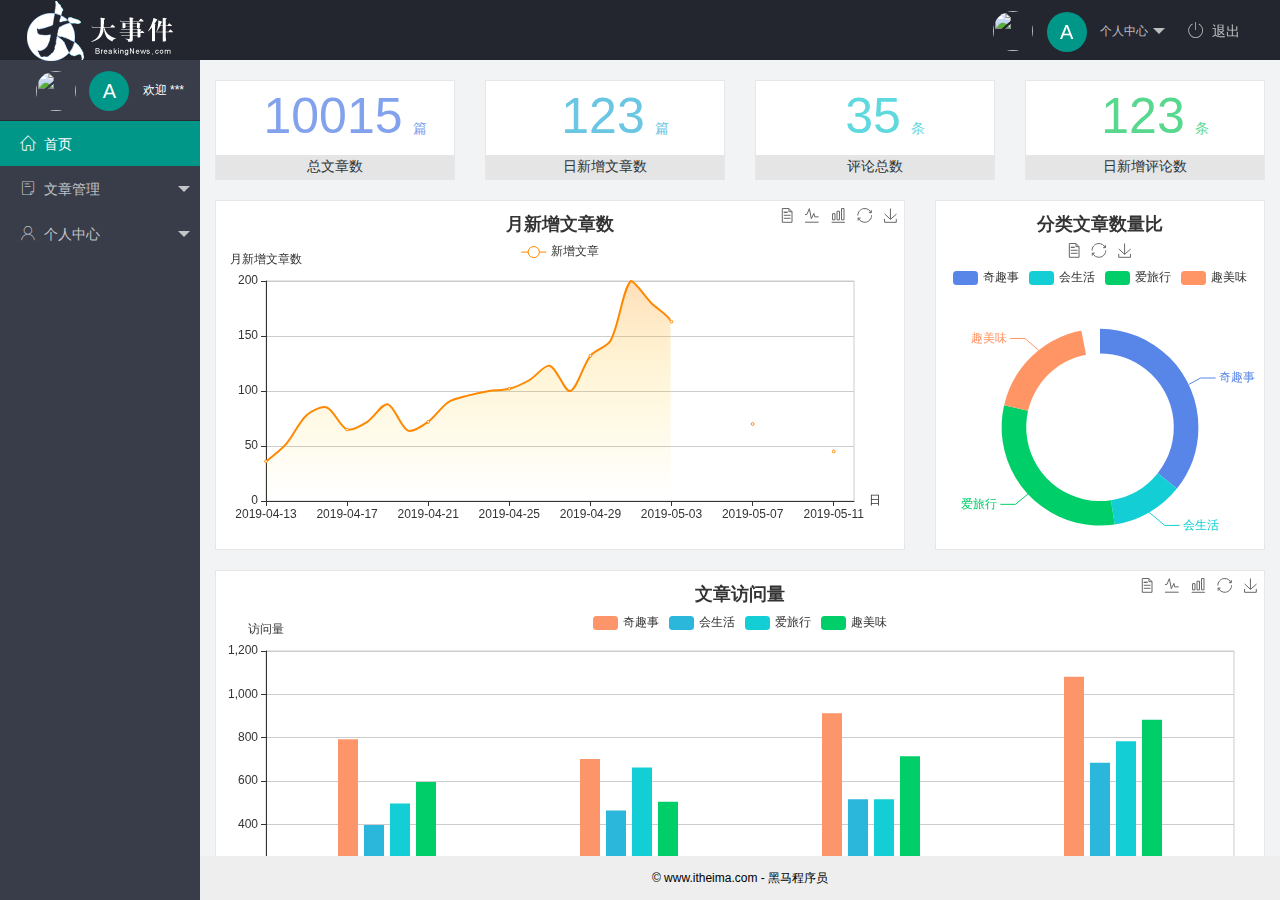
==== commit 16e18ef5: "完成个人中心功能的开发" ====
--- a/index.html
+++ b/index.html
@@ -37,9 +37,9 @@
                         个人中心
                     </a>
                     <dl class="layui-nav-child">
-                        <dd><a href="">基本资料</a></dd>
-                        <dd><a href="">更换头像</a></dd>
-                        <dd><a href="">重置密码</a></dd>
+                        <dd><a href="/user/user_info.html" target="fm">基本资料</a></dd>
+                        <dd><a href="/user/user_avatar.html" target="fm">更换头像</a></dd>
+                        <dd><a href="/user/user_pwd.html" target="fm">重置密码</a></dd>
                     </dl>
                 </li>
                 <li class="layui-nav-item" lay-header-event="menuRight"><a href="javascript:;" id="btnLogout"><span
@@ -70,9 +70,12 @@
                     <li class="layui-nav-item">
                         <a href="javascript:;"><span class="iconfont icon-user"></span>个人中心</a>
                         <dl class="layui-nav-child">
-                            <dd><a href="javascript:;"><i class="layui-icon layui-icon-app"></i>基本资料</a></dd>
-                            <dd><a href="javascript:;"><i class="layui-icon layui-icon-app"></i>更换头像</a></dd>
-                            <dd><a href="javascript:;"><i class="layui-icon layui-icon-app"></i>重置密码</a></dd>
+                            <dd><a href="/user/user_info.html" target="fm"><i
+                                        class="layui-icon layui-icon-app"></i>基本资料</a></dd>
+                            <dd><a href="/user/user_avatar.html" target="fm"><i
+                                        class="layui-icon layui-icon-app"></i>更换头像</a></dd>
+                            <dd><a href="/user/user_pwd.html" target="fm"><i
+                                        class="layui-icon layui-icon-app"></i>重置密码</a></dd>
                         </dl>
                     </li>
                 </ul>
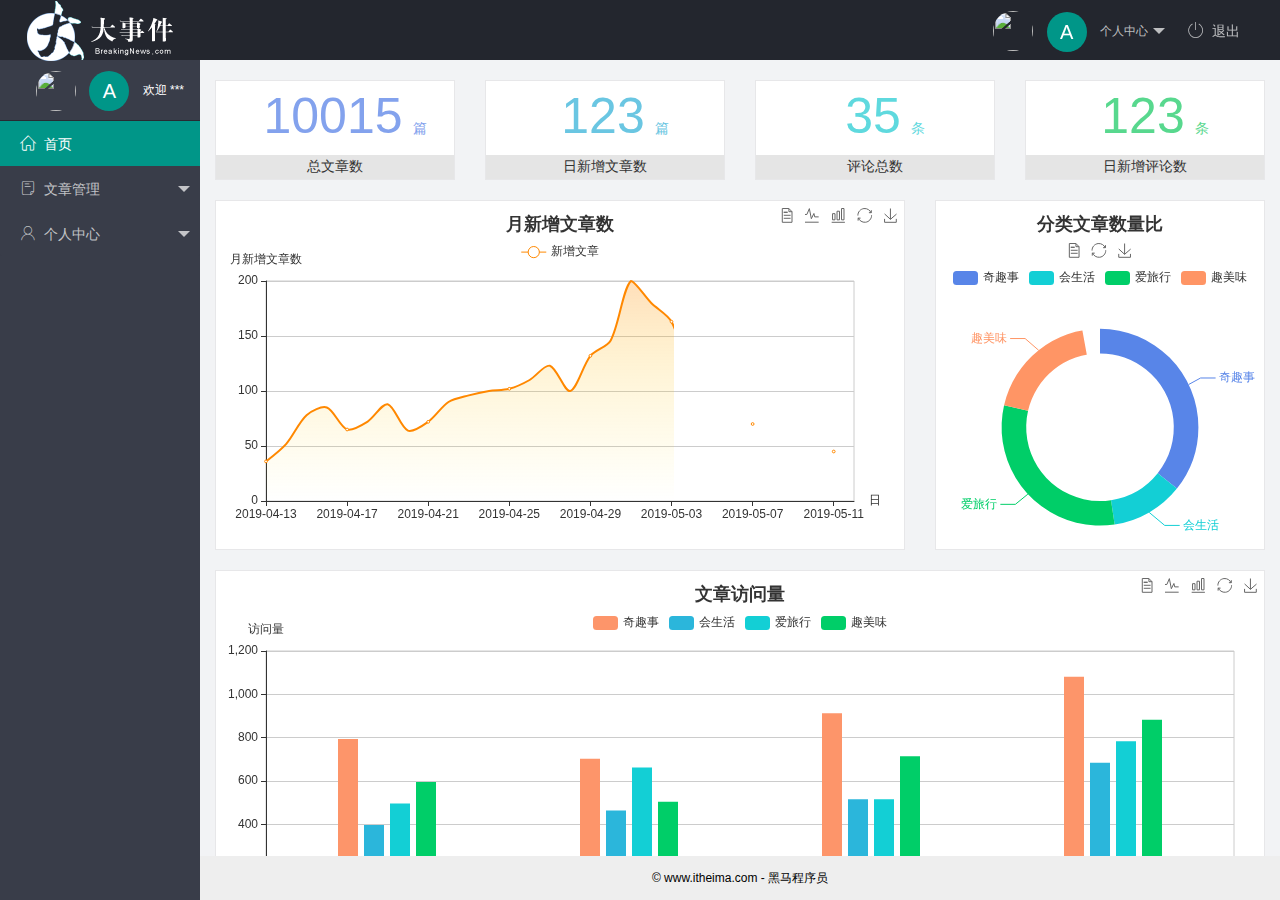
==== commit e75f904f: "完成文章管理相关功能的开发" ====
--- a/index.html
+++ b/index.html
@@ -62,9 +62,9 @@
                     <li class="layui-nav-item">
                         <a class="" href="javascript:;"><span class="iconfont icon-16"></span>文章管理</a>
                         <dl class="layui-nav-child">
-                            <dd><a href="javascript:;"><i class="layui-icon layui-icon-app"></i>文章类别</a></dd>
-                            <dd><a href="javascript:;"><i class="layui-icon layui-icon-app"></i>文章列表</a></dd>
-                            <dd><a href="javascript:;"><i class="layui-icon layui-icon-app"></i>发布文章</a></dd>
+                            <dd><a href="/article/art_cate.html" target="fm"><i class="layui-icon layui-icon-app"></i>文章类别</a></dd>
+                            <dd><a href="/article/art_list.html" target="fm"><i class="layui-icon layui-icon-app"></i>文章列表</a></dd>
+                            <dd><a href="/article/art_pub.html" target="fm"><i class="layui-icon layui-icon-app"></i>发布文章</a></dd>
                         </dl>
                     </li>
                     <li class="layui-nav-item">
